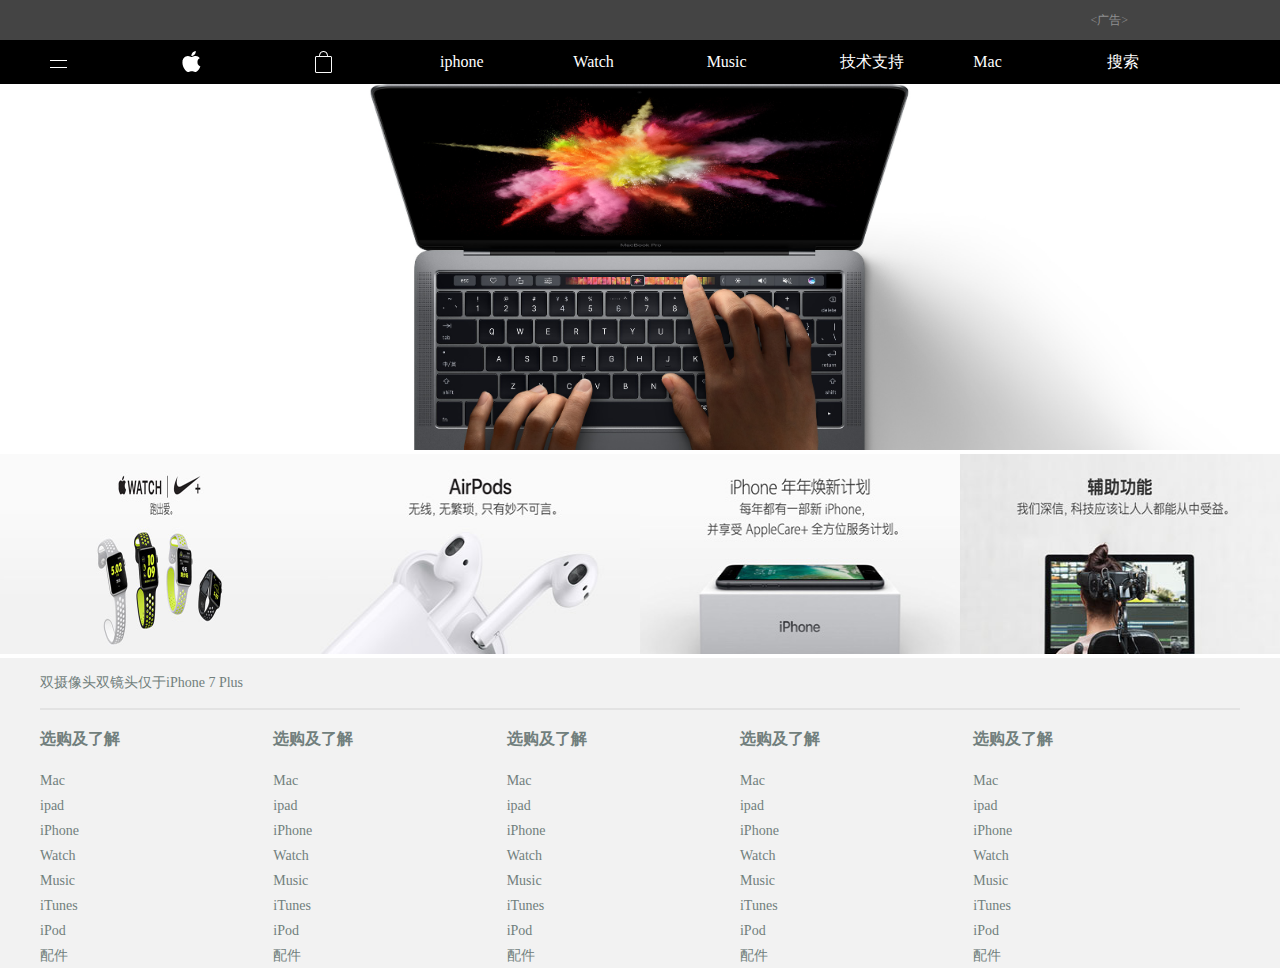
==== index.html @ 0064cc22 "applq" ====
<!doctype html>
<html lang="en">
<head>
    <meta charset="UTF-8">
    <title>Document</title>
    <link rel="stylesheet" href="css/less.css">
    <link rel="stylesheet" href="css/index.css">
</head>
<body>
<div class="header">
   <div class="head_right">
      <span> &lt;广告&gt; </span>
   </div>
</div>
<div class="nan">
    <div class="container nav">
        <div class="row">
            <div class="col-s-12 col-m-4">
                <a href="col-s-hide col-m-4 nav_m"></a>
                <a href="#"class="col-m-hide nav_left"></a>
            </div>
            <div class="col-s-12 col-m-4">
                <!--<a href="" class="col-s-hide col-m-4">Mac</a>-->
                <a href="#"class="col-m-hide nav_con "></a>
            </div>
            <div class="col-s-12 col-m-4">
                <!--<a href="" class="col-s-hide col-m-4">ipad</a>-->
                <a href="#"class="col-m-hide nav_right "></a>
            </div>
            <div class="scol-s-hide col-m-4">
                <a href="" class="col-s-hide col-m-4"> iphone</a>
            </div>
            <div class="col-s-hide col-m-4">
                <a href="" class="col-s-hided col-m-4">Watch</a>
            </div>
            <div class="col-s-hide col-m-4">
                <a href="" class="col-s-hide col-m-4">Music</a>
            </div>
            <div class="col-s-hide col-m-4">
                <a href="" class="col-s-hide col-m-4">技术支持</a>
            </div>
            <div class="col-s-hide col-m-4">
                <a href="" class="col-s-hide col-m-4">Mac</a>
            </div>
            <div class="col-s-hide col-m-4">
                <a href="" class="col-s-hide col-m-4 ">搜索</a>
            </div>
        </div>
    </div>
</div>

<div class="container">
    <div class="row">
        <div class="col-s-36">
            <img src="img/big1.jpg" alt=""style="width: 100%">
        </div>
    </div>
</div>


<div class="container-fluid content">
    <div class="row">
        <div class="col-s-36 col-m-18 col-l-9">
            <img src="img/a1.jpg" alt="" style="height: 200px;width:100%">
        </div>
        <div class="col-s-36 col-m-18 col-l-9">
            <img src="img/a2.jpg" alt=""style="height: 200px;width:100%">
        </div>
        <div class="col-s-36 col-m-18 col-l-9">
            <img src="img/a3.jpg" alt=""style="height: 200px;width:100%">
        </div>
        <div class="col-s-36 col-m-18 col-l-9">
            <img src="img/a4.jpg" alt=""style="height: 200px;width:100%">
        </div>
    </div>
</div>
<div class="foot">
    <div class="foot_head">
        双摄像头双镜头仅于iPhone 7 Plus
    </div>
    <div class="line"></div>
<div class="container">
    <div class="row">
        <div class="col-m-7">
            <ul>
                <li>
                    <h3>选购及了解</h3>
                </li>
                <li>Mac</li>
                <li>ipad</li>
                <li>iPhone</li>
                <li>Watch</li>
                <li>Music</li>
                <li>iTunes</li>
                <li>iPod</li>
                <li>配件</li>
            </ul>
        </div>
        <div class="col-m-7">
            <ul>
                <li>
                    <h3>选购及了解</h3>
                </li>
                <li>Mac</li>
                <li>ipad</li>
                <li>iPhone</li>
                <li>Watch</li>
                <li>Music</li>
                <li>iTunes</li>
                <li>iPod</li>
                <li>配件</li>
            </ul>
        </div>
        <div class="col-m-7">
            <ul>
                <li>
                    <h3>选购及了解</h3>
                </li>
                <li>Mac</li>
                <li>ipad</li>
                <li>iPhone</li>
                <li>Watch</li>
                <li>Music</li>
                <li>iTunes</li>
                <li>iPod</li>
                <li>配件</li>
            </ul>
        </div>
        <div class="col-m-7">
            <ul>
                <li>
                    <h3>选购及了解</h3>
                </li>
                <li>Mac</li>
                <li>ipad</li>
                <li>iPhone</li>
                <li>Watch</li>
                <li>Music</li>
                <li>iTunes</li>
                <li>iPod</li>
                <li>配件</li>
            </ul>
        </div>
        <div class="col-m-7">
            <ul>
                <li>
                    <h3>选购及了解</h3>
                </li>
                <li>Mac</li>
                <li>ipad</li>
                <li>iPhone</li>
                <li>Watch</li>
                <li>Music</li>
                <li>iTunes</li>
                <li>iPod</li>
                <li>配件</li>
            </ul>
        </div>
    </div>
</div>
    <div>
        <!--<p>更多选购方式：请前往 <a href="">Apple Store 零售店</a>致电400-818-3490</p>-->
    </div>
</div>
</body>
</html>
---- css/less.css ----
* {
  box-sizing: border-box;
}
/*小屏的时候*/
.container {
  width: 600px;
  margin: auto;
}
.container > .row {
  width: 100%;
}
.container > .row:before,
.container > .row:after {
  content: "";
  display: block;
}
.container > .row:after {
  clear: both;
}
.container-fluid {
  width: 100%;
  margin: auto;
}
.container-fluid > .row {
  width: 100%;
}
.container-fluid > .row:before,
.container-fluid > .row:after {
  content: "";
  display: block;
}
.container-fluid > .row:after {
  clear: both;
}
/*最小屏*/
.container > .row > .col-s-1 {
  float: left;
  width: 2.77777778%;
}
.container-fluid > .row > .col-s-1 {
  float: left;
  width: 2.77777778%;
}
.container > .row > .col-s-2 {
  float: left;
  width: 5.55555556%;
}
.container-fluid > .row > .col-s-2 {
  float: left;
  width: 5.55555556%;
}
.container > .row > .col-s-3 {
  float: left;
  width: 8.33333333%;
}
.container-fluid > .row > .col-s-3 {
  float: left;
  width: 8.33333333%;
}
.container > .row > .col-s-4 {
  float: left;
  width: 11.11111111%;
}
.container-fluid > .row > .col-s-4 {
  float: left;
  width: 11.11111111%;
}
.container > .row > .col-s-5 {
  float: left;
  width: 13.88888889%;
}
.container-fluid > .row > .col-s-5 {
  float: left;
  width: 13.88888889%;
}
.container > .row > .col-s-6 {
  float: left;
  width: 16.66666667%;
}
.container-fluid > .row > .col-s-6 {
  float: left;
  width: 16.66666667%;
}
.container > .row > .col-s-7 {
  float: left;
  width: 19.44444444%;
}
.container-fluid > .row > .col-s-7 {
  float: left;
  width: 19.44444444%;
}
.container > .row > .col-s-8 {
  float: left;
  width: 22.22222222%;
}
.container-fluid > .row > .col-s-8 {
  float: left;
  width: 22.22222222%;
}
.container > .row > .col-s-9 {
  float: left;
  width: 25%;
}
.container-fluid > .row > .col-s-9 {
  float: left;
  width: 25%;
}
.container > .row > .col-s-10 {
  float: left;
  width: 27.77777778%;
}
.container-fluid > .row > .col-s-10 {
  float: left;
  width: 27.77777778%;
}
.container > .row > .col-s-11 {
  float: left;
  width: 30.55555556%;
}
.container-fluid > .row > .col-s-11 {
  float: left;
  width: 30.55555556%;
}
.container > .row > .col-s-12 {
  float: left;
  width: 33.33333333%;
}
.container-fluid > .row > .col-s-12 {
  float: left;
  width: 33.33333333%;
}
.container > .row > .col-s-13 {
  float: left;
  width: 36.11111111%;
}
.container-fluid > .row > .col-s-13 {
  float: left;
  width: 36.11111111%;
}
.container > .row > .col-s-14 {
  float: left;
  width: 38.88888889%;
}
.container-fluid > .row > .col-s-14 {
  float: left;
  width: 38.88888889%;
}
.container > .row > .col-s-15 {
  float: left;
  width: 41.66666667%;
}
.container-fluid > .row > .col-s-15 {
  float: left;
  width: 41.66666667%;
}
.container > .row > .col-s-16 {
  float: left;
  width: 44.44444444%;
}
.container-fluid > .row > .col-s-16 {
  float: left;
  width: 44.44444444%;
}
.container > .row > .col-s-17 {
  float: left;
  width: 47.22222222%;
}
.container-fluid > .row > .col-s-17 {
  float: left;
  width: 47.22222222%;
}
.container > .row > .col-s-18 {
  float: left;
  width: 50%;
}
.container-fluid > .row > .col-s-18 {
  float: left;
  width: 50%;
}
.container > .row > .col-s-19 {
  float: left;
  width: 52.77777778%;
}
.container-fluid > .row > .col-s-19 {
  float: left;
  width: 52.77777778%;
}
.container > .row > .col-s-20 {
  float: left;
  width: 55.55555556%;
}
.container-fluid > .row > .col-s-20 {
  float: left;
  width: 55.55555556%;
}
.container > .row > .col-s-21 {
  float: left;
  width: 58.33333333%;
}
.container-fluid > .row > .col-s-21 {
  float: left;
  width: 58.33333333%;
}
.container > .row > .col-s-22 {
  float: left;
  width: 61.11111111%;
}
.container-fluid > .row > .col-s-22 {
  float: left;
  width: 61.11111111%;
}
.container > .row > .col-s-23 {
  float: left;
  width: 63.88888889%;
}
.container-fluid > .row > .col-s-23 {
  float: left;
  width: 63.88888889%;
}
.container > .row > .col-s-24 {
  float: left;
  width: 66.66666667%;
}
.container-fluid > .row > .col-s-24 {
  float: left;
  width: 66.66666667%;
}
.container > .row > .col-s-25 {
  float: left;
  width: 69.44444444%;
}
.container-fluid > .row > .col-s-25 {
  float: left;
  width: 69.44444444%;
}
.container > .row > .col-s-26 {
  float: left;
  width: 72.22222222%;
}
.container-fluid > .row > .col-s-26 {
  float: left;
  width: 72.22222222%;
}
.container > .row > .col-s-27 {
  float: left;
  width: 75%;
}
.container-fluid > .row > .col-s-27 {
  float: left;
  width: 75%;
}
.container > .row > .col-s-28 {
  float: left;
  width: 77.77777778%;
}
.container-fluid > .row > .col-s-28 {
  float: left;
  width: 77.77777778%;
}
.container > .row > .col-s-29 {
  float: left;
  width: 80.55555556%;
}
.container-fluid > .row > .col-s-29 {
  float: left;
  width: 80.55555556%;
}
.container > .row > .col-s-30 {
  float: left;
  width: 83.33333333%;
}
.container-fluid > .row > .col-s-30 {
  float: left;
  width: 83.33333333%;
}
.container > .row > .col-s-31 {
  float: left;
  width: 86.11111111%;
}
.container-fluid > .row > .col-s-31 {
  float: left;
  width: 86.11111111%;
}
.container > .row > .col-s-32 {
  float: left;
  width: 88.88888889%;
}
.container-fluid > .row > .col-s-32 {
  float: left;
  width: 88.88888889%;
}
.container > .row > .col-s-33 {
  float: left;
  width: 91.66666667%;
}
.container-fluid > .row > .col-s-33 {
  float: left;
  width: 91.66666667%;
}
.container > .row > .col-s-34 {
  float: left;
  width: 94.44444444%;
}
.container-fluid > .row > .col-s-34 {
  float: left;
  width: 94.44444444%;
}
.container > .row > .col-s-35 {
  float: left;
  width: 97.22222222%;
}
.container-fluid > .row > .col-s-35 {
  float: left;
  width: 97.22222222%;
}
.container > .row > .col-s-36 {
  float: left;
  width: 100%;
}
.container-fluid > .row > .col-s-36 {
  float: left;
  width: 100%;
}
.col-s-hide {
  display: none;
}
/*中屏*/
@media screen and (min-width: 800px) {
  .container {
    width: 800px;
    margin: auto;
  }
  .container > .row > .col-m-1 {
    float: left;
    width: 2.77777778%;
  }
  .container-fluid > .row > .col-m-1 {
    float: left;
    width: 2.77777778%;
  }
  .container > .row > .col-m-2 {
    float: left;
    width: 5.55555556%;
  }
  .container-fluid > .row > .col-m-2 {
    float: left;
    width: 5.55555556%;
  }
  .container > .row > .col-m-3 {
    float: left;
    width: 8.33333333%;
  }
  .container-fluid > .row > .col-m-3 {
    float: left;
    width: 8.33333333%;
  }
  .container > .row > .col-m-4 {
    float: left;
    width: 11.11111111%;
  }
  .container-fluid > .row > .col-m-4 {
    float: left;
    width: 11.11111111%;
  }
  .container > .row > .col-m-5 {
    float: left;
    width: 13.88888889%;
  }
  .container-fluid > .row > .col-m-5 {
    float: left;
    width: 13.88888889%;
  }
  .container > .row > .col-m-6 {
    float: left;
    width: 16.66666667%;
  }
  .container-fluid > .row > .col-m-6 {
    float: left;
    width: 16.66666667%;
  }
  .container > .row > .col-m-7 {
    float: left;
    width: 19.44444444%;
  }
  .container-fluid > .row > .col-m-7 {
    float: left;
    width: 19.44444444%;
  }
  .container > .row > .col-m-8 {
    float: left;
    width: 22.22222222%;
  }
  .container-fluid > .row > .col-m-8 {
    float: left;
    width: 22.22222222%;
  }
  .container > .row > .col-m-9 {
    float: left;
    width: 25%;
  }
  .container-fluid > .row > .col-m-9 {
    float: left;
    width: 25%;
  }
  .container > .row > .col-m-10 {
    float: left;
    width: 27.77777778%;
  }
  .container-fluid > .row > .col-m-10 {
    float: left;
    width: 27.77777778%;
  }
  .container > .row > .col-m-11 {
    float: left;
    width: 30.55555556%;
  }
  .container-fluid > .row > .col-m-11 {
    float: left;
    width: 30.55555556%;
  }
  .container > .row > .col-m-12 {
    float: left;
    width: 33.33333333%;
  }
  .container-fluid > .row > .col-m-12 {
    float: left;
    width: 33.33333333%;
  }
  .container > .row > .col-m-13 {
    float: left;
    width: 36.11111111%;
  }
  .container-fluid > .row > .col-m-13 {
    float: left;
    width: 36.11111111%;
  }
  .container > .row > .col-m-14 {
    float: left;
    width: 38.88888889%;
  }
  .container-fluid > .row > .col-m-14 {
    float: left;
    width: 38.88888889%;
  }
  .container > .row > .col-m-15 {
    float: left;
    width: 41.66666667%;
  }
  .container-fluid > .row > .col-m-15 {
    float: left;
    width: 41.66666667%;
  }
  .container > .row > .col-m-16 {
    float: left;
    width: 44.44444444%;
  }
  .container-fluid > .row > .col-m-16 {
    float: left;
    width: 44.44444444%;
  }
  .container > .row > .col-m-17 {
    float: left;
    width: 47.22222222%;
  }
  .container-fluid > .row > .col-m-17 {
    float: left;
    width: 47.22222222%;
  }
  .container > .row > .col-m-18 {
    float: left;
    width: 50%;
  }
  .container-fluid > .row > .col-m-18 {
    float: left;
    width: 50%;
  }
  .container > .row > .col-m-19 {
    float: left;
    width: 52.77777778%;
  }
  .container-fluid > .row > .col-m-19 {
    float: left;
    width: 52.77777778%;
  }
  .container > .row > .col-m-20 {
    float: left;
    width: 55.55555556%;
  }
  .container-fluid > .row > .col-m-20 {
    float: left;
    width: 55.55555556%;
  }
  .container > .row > .col-m-21 {
    float: left;
    width: 58.33333333%;
  }
  .container-fluid > .row > .col-m-21 {
    float: left;
    width: 58.33333333%;
  }
  .container > .row > .col-m-22 {
    float: left;
    width: 61.11111111%;
  }
  .container-fluid > .row > .col-m-22 {
    float: left;
    width: 61.11111111%;
  }
  .container > .row > .col-m-23 {
    float: left;
    width: 63.88888889%;
  }
  .container-fluid > .row > .col-m-23 {
    float: left;
    width: 63.88888889%;
  }
  .container > .row > .col-m-24 {
    float: left;
    width: 66.66666667%;
  }
  .container-fluid > .row > .col-m-24 {
    float: left;
    width: 66.66666667%;
  }
  .container > .row > .col-m-25 {
    float: left;
    width: 69.44444444%;
  }
  .container-fluid > .row > .col-m-25 {
    float: left;
    width: 69.44444444%;
  }
  .container > .row > .col-m-26 {
    float: left;
    width: 72.22222222%;
  }
  .container-fluid > .row > .col-m-26 {
    float: left;
    width: 72.22222222%;
  }
  .container > .row > .col-m-27 {
    float: left;
    width: 75%;
  }
  .container-fluid > .row > .col-m-27 {
    float: left;
    width: 75%;
  }
  .container > .row > .col-m-28 {
    float: left;
    width: 77.77777778%;
  }
  .container-fluid > .row > .col-m-28 {
    float: left;
    width: 77.77777778%;
  }
  .container > .row > .col-m-29 {
    float: left;
    width: 80.55555556%;
  }
  .container-fluid > .row > .col-m-29 {
    float: left;
    width: 80.55555556%;
  }
  .container > .row > .col-m-30 {
    float: left;
    width: 83.33333333%;
  }
  .container-fluid > .row > .col-m-30 {
    float: left;
    width: 83.33333333%;
  }
  .container > .row > .col-m-31 {
    float: left;
    width: 86.11111111%;
  }
  .container-fluid > .row > .col-m-31 {
    float: left;
    width: 86.11111111%;
  }
  .container > .row > .col-m-32 {
    float: left;
    width: 88.88888889%;
  }
  .container-fluid > .row > .col-m-32 {
    float: left;
    width: 88.88888889%;
  }
  .container > .row > .col-m-33 {
    float: left;
    width: 91.66666667%;
  }
  .container-fluid > .row > .col-m-33 {
    float: left;
    width: 91.66666667%;
  }
  .container > .row > .col-m-34 {
    float: left;
    width: 94.44444444%;
  }
  .container-fluid > .row > .col-m-34 {
    float: left;
    width: 94.44444444%;
  }
  .container > .row > .col-m-35 {
    float: left;
    width: 97.22222222%;
  }
  .container-fluid > .row > .col-m-35 {
    float: left;
    width: 97.22222222%;
  }
  .container > .row > .col-m-36 {
    float: left;
    width: 100%;
  }
  .container-fluid > .row > .col-m-36 {
    float: left;
    width: 100%;
  }
  .col-s-hide {
    display: block;
  }
  .col-l-hide {
    display: block;
  }
  .col-m-hide {
    display: none;
  }
}
/*大屏*/
@media screen and (min-width: 1200px) {
  .container {
    width: 1200px;
    margin: auto;
  }
  .container > .row > .col-l-1 {
    float: left;
    width: 2.77777778%;
  }
  .container-fluid > .row > .col-l-1 {
    float: left;
    width: 2.77777778%;
  }
  .container > .row > .col-l-2 {
    float: left;
    width: 5.55555556%;
  }
  .container-fluid > .row > .col-l-2 {
    float: left;
    width: 5.55555556%;
  }
  .container > .row > .col-l-3 {
    float: left;
    width: 8.33333333%;
  }
  .container-fluid > .row > .col-l-3 {
    float: left;
    width: 8.33333333%;
  }
  .container > .row > .col-l-4 {
    float: left;
    width: 11.11111111%;
  }
  .container-fluid > .row > .col-l-4 {
    float: left;
    width: 11.11111111%;
  }
  .container > .row > .col-l-5 {
    float: left;
    width: 13.88888889%;
  }
  .container-fluid > .row > .col-l-5 {
    float: left;
    width: 13.88888889%;
  }
  .container > .row > .col-l-6 {
    float: left;
    width: 16.66666667%;
  }
  .container-fluid > .row > .col-l-6 {
    float: left;
    width: 16.66666667%;
  }
  .container > .row > .col-l-7 {
    float: left;
    width: 19.44444444%;
  }
  .container-fluid > .row > .col-l-7 {
    float: left;
    width: 19.44444444%;
  }
  .container > .row > .col-l-8 {
    float: left;
    width: 22.22222222%;
  }
  .container-fluid > .row > .col-l-8 {
    float: left;
    width: 22.22222222%;
  }
  .container > .row > .col-l-9 {
    float: left;
    width: 25%;
  }
  .container-fluid > .row > .col-l-9 {
    float: left;
    width: 25%;
  }
  .container > .row > .col-l-10 {
    float: left;
    width: 27.77777778%;
  }
  .container-fluid > .row > .col-l-10 {
    float: left;
    width: 27.77777778%;
  }
  .container > .row > .col-l-11 {
    float: left;
    width: 30.55555556%;
  }
  .container-fluid > .row > .col-l-11 {
    float: left;
    width: 30.55555556%;
  }
  .container > .row > .col-l-12 {
    float: left;
    width: 33.33333333%;
  }
  .container-fluid > .row > .col-l-12 {
    float: left;
    width: 33.33333333%;
  }
  .container > .row > .col-l-13 {
    float: left;
    width: 36.11111111%;
  }
  .container-fluid > .row > .col-l-13 {
    float: left;
    width: 36.11111111%;
  }
  .container > .row > .col-l-14 {
    float: left;
    width: 38.88888889%;
  }
  .container-fluid > .row > .col-l-14 {
    float: left;
    width: 38.88888889%;
  }
  .container > .row > .col-l-15 {
    float: left;
    width: 41.66666667%;
  }
  .container-fluid > .row > .col-l-15 {
    float: left;
    width: 41.66666667%;
  }
  .container > .row > .col-l-16 {
    float: left;
    width: 44.44444444%;
  }
  .container-fluid > .row > .col-l-16 {
    float: left;
    width: 44.44444444%;
  }
  .container > .row > .col-l-17 {
    float: left;
    width: 47.22222222%;
  }
  .container-fluid > .row > .col-l-17 {
    float: left;
    width: 47.22222222%;
  }
  .container > .row > .col-l-18 {
    float: left;
    width: 50%;
  }
  .container-fluid > .row > .col-l-18 {
    float: left;
    width: 50%;
  }
  .container > .row > .col-l-19 {
    float: left;
    width: 52.77777778%;
  }
  .container-fluid > .row > .col-l-19 {
    float: left;
    width: 52.77777778%;
  }
  .container > .row > .col-l-20 {
    float: left;
    width: 55.55555556%;
  }
  .container-fluid > .row > .col-l-20 {
    float: left;
    width: 55.55555556%;
  }
  .container > .row > .col-l-21 {
    float: left;
    width: 58.33333333%;
  }
  .container-fluid > .row > .col-l-21 {
    float: left;
    width: 58.33333333%;
  }
  .container > .row > .col-l-22 {
    float: left;
    width: 61.11111111%;
  }
  .container-fluid > .row > .col-l-22 {
    float: left;
    width: 61.11111111%;
  }
  .container > .row > .col-l-23 {
    float: left;
    width: 63.88888889%;
  }
  .container-fluid > .row > .col-l-23 {
    float: left;
    width: 63.88888889%;
  }
  .container > .row > .col-l-24 {
    float: left;
    width: 66.66666667%;
  }
  .container-fluid > .row > .col-l-24 {
    float: left;
    width: 66.66666667%;
  }
  .container > .row > .col-l-25 {
    float: left;
    width: 69.44444444%;
  }
  .container-fluid > .row > .col-l-25 {
    float: left;
    width: 69.44444444%;
  }
  .container > .row > .col-l-26 {
    float: left;
    width: 72.22222222%;
  }
  .container-fluid > .row > .col-l-26 {
    float: left;
    width: 72.22222222%;
  }
  .container > .row > .col-l-27 {
    float: left;
    width: 75%;
  }
  .container-fluid > .row > .col-l-27 {
    float: left;
    width: 75%;
  }
  .container > .row > .col-l-28 {
    float: left;
    width: 77.77777778%;
  }
  .container-fluid > .row > .col-l-28 {
    float: left;
    width: 77.77777778%;
  }
  .container > .row > .col-l-29 {
    float: left;
    width: 80.55555556%;
  }
  .container-fluid > .row > .col-l-29 {
    float: left;
    width: 80.55555556%;
  }
  .container > .row > .col-l-30 {
    float: left;
    width: 83.33333333%;
  }
  .container-fluid > .row > .col-l-30 {
    float: left;
    width: 83.33333333%;
  }
  .container > .row > .col-l-31 {
    float: left;
    width: 86.11111111%;
  }
  .container-fluid > .row > .col-l-31 {
    float: left;
    width: 86.11111111%;
  }
  .container > .row > .col-l-32 {
    float: left;
    width: 88.88888889%;
  }
  .container-fluid > .row > .col-l-32 {
    float: left;
    width: 88.88888889%;
  }
  .container > .row > .col-l-33 {
    float: left;
    width: 91.66666667%;
  }
  .container-fluid > .row > .col-l-33 {
    float: left;
    width: 91.66666667%;
  }
  .container > .row > .col-l-34 {
    float: left;
    width: 94.44444444%;
  }
  .container-fluid > .row > .col-l-34 {
    float: left;
    width: 94.44444444%;
  }
  .container > .row > .col-l-35 {
    float: left;
    width: 97.22222222%;
  }
  .container-fluid > .row > .col-l-35 {
    float: left;
    width: 97.22222222%;
  }
  .container > .row > .col-l-36 {
    float: left;
    width: 100%;
  }
  .container-fluid > .row > .col-l-36 {
    float: left;
    width: 100%;
  }
  .col-s-hide {
    display: block;
  }
  .col-m-hide {
    display: block;
  }
  .col-l-hide {
    display: none;
  }
}
/*清除浮动*/
---- css/index.css ----
body,ul,li{
    padding:0;
    margin: 0;
    list-style: none;
}
a{
    list-style: none;
    text-decoration: none;
    color: #fff;
}


.header{
    width: 100%;
    height: 40px;
    background: #444;
}
.head_right{
    width: 976px;
    margin: auto;
    line-height: 40px;
}
.head_right span{
    display: block;
    float: right;
    color:#8F8F90;
    font-size: 12px;
}
.nan{
    background: #000;
    width: 100%;
    height: 44px;
}
.nav{
    background: #000000;
    height: 44px;
}
.nav .nav_left{
    width: 50px;
    height: 40px;
    display: block;
     background:url(../img/nav.png) no-repeat;
 }
.nav_left:hover{
    background:url(../img/nav3.png) no-repeat;
}
.nav_con{
    width: 50px;
    height: 40px;
    display: block;
    background:url(../img/nav1.png) no-repeat;
}
.nav_con:hover{

    background:url(../img/nav4.png) no-repeat;
}
.nav_right{
    width: 50px;
    height: 40px;
    display: block;
    background:url(../img/nav2.png) no-repeat;
}
.nav_right:hover{
    background:url(../img/nav5.png) no-repeat;
}
.col-m-4 .nav-m{
    width: 50px;
    height: 40px;
    display: block;
    background:url(../img/nav1.png) no-repeat;
}
.col-m-4 .nav-m:hover{
    background:url(../img/nav4.png) no-repeat;
}
.col-m-4 .nav-l{
    width: 50px;
    height: 40px;
    display: block;
    background:url(../img/nav2.png) no-repeat;
}
.col-m-4 .nav-l{
    background:url(../img/nav5.png) no-repeat;
}
a[class*=col-s-hide]{
    height: 44px;
    line-height: 44px;
}
a[class*=col-s-hide]:hover{
    color:#666;
}






.content{
    margin: auto;
    text-align: center;
}






.foot{
    width: 100%;
    background: #F2F2F2;
}
.foot_head{
    width: 1200px;
    margin: auto;
    color:#717F7D;
    font-size: 14px;
    line-height: 50px;
    border-bottom: 2px solid #E3E3E3;
}

.foot li{
    color:#717F7D;
    font-size: 14px;
    line-height: 25px;
}
.foot li:hover{
    color:#333;
    text-decoration: underline;
}
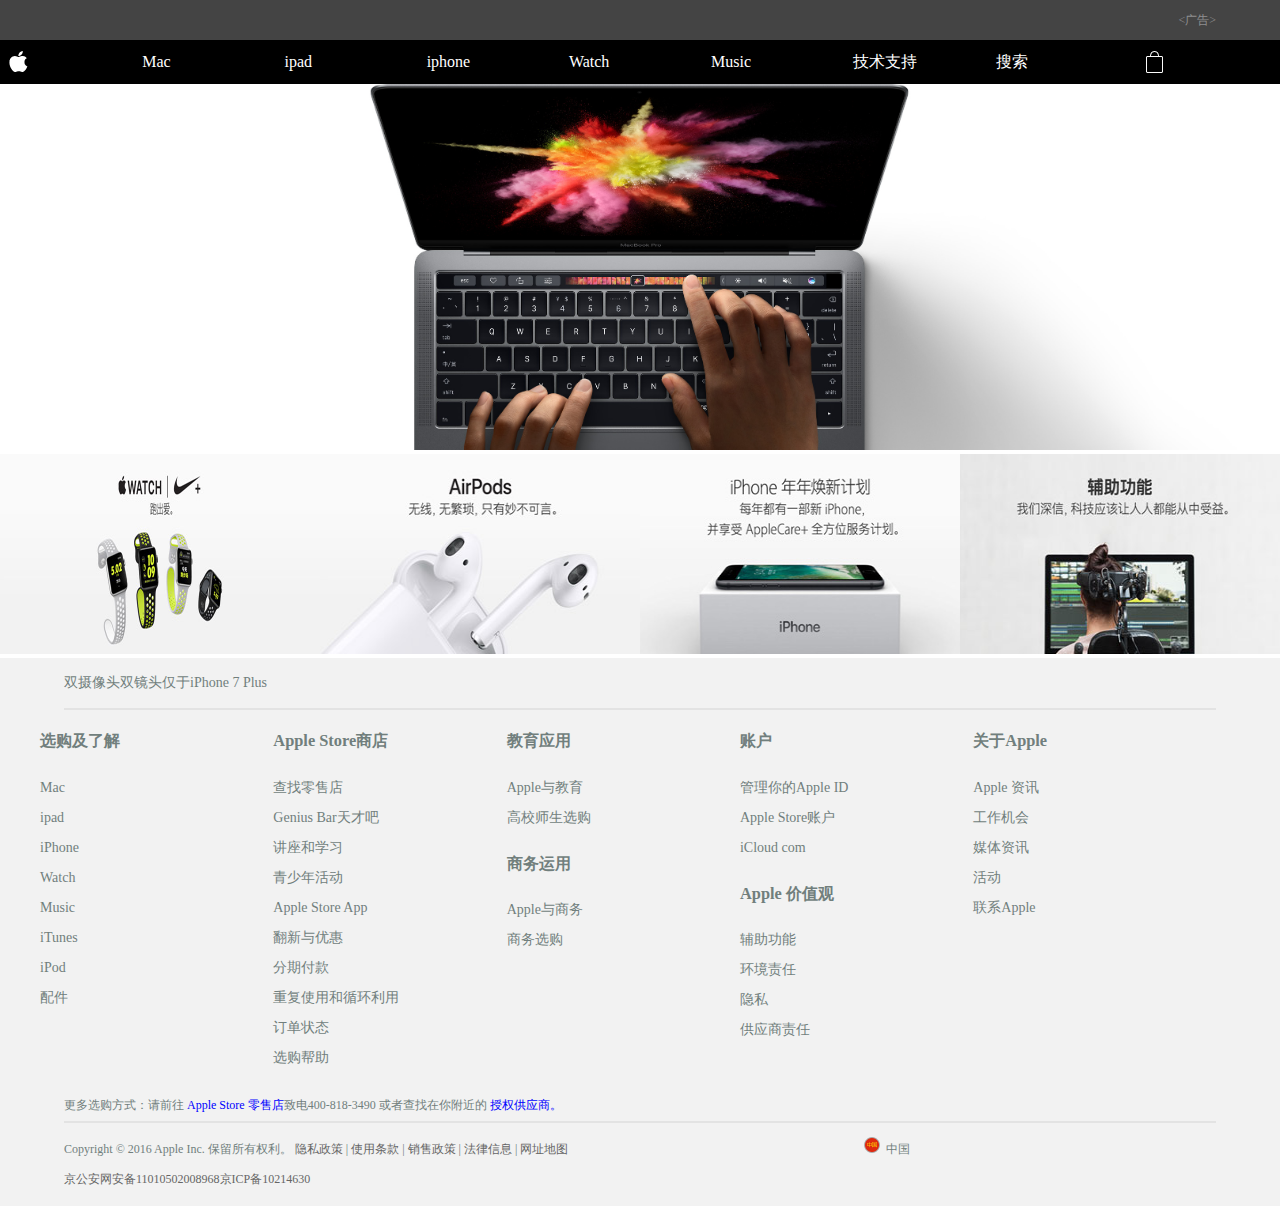
==== commit 28ecf39d: "apple index.html" ====
--- a/index.html
+++ b/index.html
@@ -5,6 +5,7 @@
     <title>Document</title>
     <link rel="stylesheet" href="css/less.css">
     <link rel="stylesheet" href="css/index.css">
+    <script src="jquery.js"></script>
 </head>
 <body>
 <div class="header">
@@ -13,37 +14,48 @@
    </div>
 </div>
 <div class="nan">
-    <div class="container nav">
-        <div class="row">
-            <div class="col-s-12 col-m-4">
-                <a href="col-s-hide col-m-4 nav_m"></a>
-                <a href="#"class="col-m-hide nav_left"></a>
-            </div>
-            <div class="col-s-12 col-m-4">
-                <!--<a href="" class="col-s-hide col-m-4">Mac</a>-->
-                <a href="#"class="col-m-hide nav_con "></a>
-            </div>
-            <div class="col-s-12 col-m-4">
-                <!--<a href="" class="col-s-hide col-m-4">ipad</a>-->
-                <a href="#"class="col-m-hide nav_right "></a>
-            </div>
-            <div class="scol-s-hide col-m-4">
+
+        <div class="container-fluid navv col-m-hide col-l-hide">
+            <div class="row">
+                <div class="col-s-12">
+                    <a href="#"class="col-m-hide nav_left"></a>
+                </div>
+                <div class="col-s-12">
+                     <a href="#"class="col-m-hide nav_con "></a>
+                </div>
+                <div class="col-s-12">
+                    <a href="#"class="col-m-hide nav_right"></a>
+                </div>
+            </div>
+        </div>
+    <div class="container-fluid nav col-s-hide">
+        <div class="row">
+            <div class="col-s-hide col-m-4 col-l-4">
+                <a href=""class="col-m-4  col-s-hide nav_m"></a>
+            </div>
+            <div class="col-m-4 col-l-4">
+                <a href="" class="col-s-hide col-m-4">Mac</a>
+            </div>
+            <div class="col-m-4 col-l-4">
+                <a href="" class="col-s-hide col-m-4">ipad</a>
+            </div>
+            <div class="col-s-hide col-m-4 col-l-4">
                 <a href="" class="col-s-hide col-m-4"> iphone</a>
             </div>
-            <div class="col-s-hide col-m-4">
+            <div class="col-s-hide col-m-4 col-l-4">
                 <a href="" class="col-s-hided col-m-4">Watch</a>
             </div>
-            <div class="col-s-hide col-m-4">
+            <div class="col-s-hide col-m-4 col-l-4">
                 <a href="" class="col-s-hide col-m-4">Music</a>
             </div>
-            <div class="col-s-hide col-m-4">
+            <div class="col-s-hide col-m-4 col-l-4">
                 <a href="" class="col-s-hide col-m-4">技术支持</a>
             </div>
-            <div class="col-s-hide col-m-4">
-                <a href="" class="col-s-hide col-m-4">Mac</a>
-            </div>
-            <div class="col-s-hide col-m-4">
-                <a href="" class="col-s-hide col-m-4 ">搜索</a>
+            <div class="col-s-hide col-m-4 col-l-4">
+                <a href="" class="col-s-hide col-m-4">搜索</a>
+            </div>
+            <div class="col-s-hide col-m-4 col-l-4">
+                <a href="" class="col-s-hide col-m-4 nav-l"></a>
             </div>
         </div>
     </div>
@@ -79,7 +91,7 @@
         双摄像头双镜头仅于iPhone 7 Plus
     </div>
     <div class="line"></div>
-<div class="container">
+<div class="container col-s-hide">
     <div class="row">
         <div class="col-m-7">
             <ul>
@@ -96,71 +108,191 @@
                 <li>配件</li>
             </ul>
         </div>
-        <div class="col-m-7">
-            <ul>
-                <li>
-                    <h3>选购及了解</h3>
-                </li>
-                <li>Mac</li>
-                <li>ipad</li>
-                <li>iPhone</li>
-                <li>Watch</li>
-                <li>Music</li>
-                <li>iTunes</li>
-                <li>iPod</li>
-                <li>配件</li>
-            </ul>
-        </div>
-        <div class="col-m-7">
-            <ul>
-                <li>
-                    <h3>选购及了解</h3>
-                </li>
-                <li>Mac</li>
-                <li>ipad</li>
-                <li>iPhone</li>
-                <li>Watch</li>
-                <li>Music</li>
-                <li>iTunes</li>
-                <li>iPod</li>
-                <li>配件</li>
-            </ul>
-        </div>
-        <div class="col-m-7">
-            <ul>
-                <li>
-                    <h3>选购及了解</h3>
-                </li>
-                <li>Mac</li>
-                <li>ipad</li>
-                <li>iPhone</li>
-                <li>Watch</li>
-                <li>Music</li>
-                <li>iTunes</li>
-                <li>iPod</li>
-                <li>配件</li>
-            </ul>
-        </div>
-        <div class="col-m-7">
-            <ul>
-                <li>
-                    <h3>选购及了解</h3>
-                </li>
-                <li>Mac</li>
-                <li>ipad</li>
-                <li>iPhone</li>
-                <li>Watch</li>
-                <li>Music</li>
-                <li>iTunes</li>
-                <li>iPod</li>
-                <li>配件</li>
-            </ul>
-        </div>
-    </div>
-</div>
-    <div>
-        <!--<p>更多选购方式：请前往 <a href="">Apple Store 零售店</a>致电400-818-3490</p>-->
-    </div>
+        <div class=" col-m-7">
+            <ul>
+                <li>
+                    <h3>Apple Store商店</h3>
+                </li>
+                <li>查找零售店</li>
+                <li>Genius Bar天才吧</li>
+                <li>讲座和学习</li>
+                <li>青少年活动</li>
+                <li>Apple Store App</li>
+                <li>翻新与优惠</li>
+                <li>分期付款</li>
+                <li>重复使用和循环利用</li>
+                <li>订单状态</li>
+                <li>选购帮助</li>
+            </ul>
+        </div>
+        <div class=" col-m-7">
+            <ul>
+                <li>
+                    <h3>教育应用</h3>
+                </li>
+                <li>Apple与教育</li>
+                <li>高校师生选购</li>
+                <li></li>
+                <li>
+                    <h3>
+                        商务运用
+                    </h3>
+                </li>
+                <li>Apple与商务</li>
+                <li>商务选购</li>
+            </ul>
+        </div>
+        <div class=" col-m-7">
+            <ul>
+                <li>
+                    <h3>账户</h3>
+                </li>
+                <li>管理你的Apple ID</li>
+                <li>Apple Store账户</li>
+                <li>iCloud com</li>
+                <li></li>
+                <li>
+                    <h3>Apple 价值观</h3>
+                </li>
+                <li>辅助功能</li>
+                <li>环境责任</li>
+                <li>隐私</li>
+                <li>供应商责任</li>
+            </ul>
+        </div>
+        <div class=" col-m-7">
+            <ul>
+                <li>
+                    <h3>关于Apple</h3>
+                </li>
+                <li>Apple 资讯</li>
+                <li>工作机会</li>
+                <li>媒体资讯</li>
+                <li>活动</li>
+                <li>联系Apple</li>
+
+            </ul>
+        </div>
+    </div>
+</div>
+    <div class="container col-m-hide col-l-hide foot_letter">
+        <div class="row">
+            <div class=" col-s-36">
+                <ul>
+                    <li class="fl">
+                        <h3>选购及了解</h3>
+                    </li>
+                    <li>Mac</li>
+                    <li>ipad</li>
+                    <li>iPhone</li>
+                    <li>Watch</li>
+                    <li>Music</li>
+                    <li>iTunes</li>
+                    <li>iPod</li>
+                    <li>配件</li>
+                </ul>
+            </div>
+            <div class=" col-s-36">
+                <ul>
+                    <li  class="fl">
+                        <h3>Apple Store商店</h3>
+                    </li>
+                    <li>查找零售店</li>
+                    <li>Genius Bar天才吧</li>
+                    <li>讲座和学习</li>
+                    <li>青少年活动</li>
+                    <li>Apple Store App</li>
+                    <li>翻新与优惠</li>
+                    <li>分期付款</li>
+                    <li>重复使用和循环利用</li>
+                    <li>订单状态</li>
+                    <li>选购帮助</li>
+                </ul>
+            </div>
+            <div class=" col-s-36">
+                <ul>
+                    <li  class="fl">
+                        <h3>教育应用</h3>
+                    </li>
+                    <li>Apple与教育</li>
+                    <li>高校师生选购</li>
+                    <li></li>
+                    <li class="fl">
+                        <h3>
+                            商务运用
+                        </h3>
+                    </li>
+                    <li>Apple与商务</li>
+                    <li>商务选购</li>
+                </ul>
+            </div>
+            <div class=" col-s-36">
+                <ul>
+                    <li  class="fl">
+                        <h3>账户</h3>
+                    </li>
+                    <li>管理你的Apple ID</li>
+                    <li>Apple Store账户</li>
+                    <li>iCloud com</li>
+                    <li></li>
+                    <li class="fl">
+                        <h3>Apple 价值观</h3>
+                    </li>
+                    <li>辅助功能</li>
+                    <li>环境责任</li>
+                    <li>隐私</li>
+                    <li>供应商责任</li>
+                </ul>
+            </div>
+            <div class=" col-s-36">
+                <ul>
+                    <li  class="fl">
+                        <h3>关于Apple</h3>
+                    </li>
+                    <li>Apple 资讯</li>
+                    <li>工作机会</li>
+                    <li>媒体资讯</li>
+                    <li>活动</li>
+                    <li>联系Apple</li>
+
+                </ul>
+            </div>
+        </div>
+    </div>
+    <div class="container footer">
+        <div class="row">
+        <p class="col-s-36 col-m-36 col-l-25">更多选购方式：请前往 <a href="">Apple Store 零售店</a>致电400-818-3490 或者查找在你附近的 <a href="">授权供应商。</a></p>
+    </div>
+    </div>
+    <div class="container foo">
+        <div class="row">
+            <p class="col-s-36 col-m-30 col-l-25">Copyright © 2016 Apple Inc. 保留所有权利。&nbsp<a href="">隐私政策</a> |
+                <a href="">使用条款</a> |
+                <a href="">销售政策</a> |
+                <a href="">法律信息</a> |
+                <a href="">网址地图</a></p>
+            <div class="col-s-36 col-m-6 col-l-9">
+         <span>
+             <img src="img/16.png" alt="">&nbsp;&nbsp中国
+         </span>
+            </div>
+
+        </div>
+    </div>
+    <br>
+    <div class="last">
+          京公安网安备11010502008968京ICP备10214630
+    </div>
+    <br>
 </div>
 </body>
+<script>
+    $(function () {
+        $(".fl>h3").eq(0).click(function () {
+//            $(".fl").next("li").finish();
+            $(".fl").next("li").show(100);
+            $(".fl").next("li").hide(100);
+        })
+    })
+</script>
 </html>--- a/css/index.css
+++ b/css/index.css
@@ -16,7 +16,7 @@
     background: #444;
 }
 .head_right{
-    width: 976px;
+    width: 90%;
     margin: auto;
     line-height: 40px;
 }
@@ -31,11 +31,12 @@
     width: 100%;
     height: 44px;
 }
-.nav{
+
+.nav,.navv{
     background: #000000;
     height: 44px;
 }
-.nav .nav_left{
+.navv .nav_left{
     width: 50px;
     height: 40px;
     display: block;
@@ -63,22 +64,22 @@
 .nav_right:hover{
     background:url(../img/nav5.png) no-repeat;
 }
-.col-m-4 .nav-m{
+.nav .nav_m{
     width: 50px;
     height: 40px;
     display: block;
     background:url(../img/nav1.png) no-repeat;
 }
-.col-m-4 .nav-m:hover{
+.col-m-4 .nav_m:hover{
     background:url(../img/nav4.png) no-repeat;
 }
-.col-m-4 .nav-l{
+.nav .nav-l{
     width: 50px;
     height: 40px;
     display: block;
     background:url(../img/nav2.png) no-repeat;
 }
-.col-m-4 .nav-l{
+.nav .nav-l:hover{
     background:url(../img/nav5.png) no-repeat;
 }
 a[class*=col-s-hide]{
@@ -109,7 +110,7 @@
     background: #F2F2F2;
 }
 .foot_head{
-    width: 1200px;
+    width: 90%;
     margin: auto;
     color:#717F7D;
     font-size: 14px;
@@ -120,9 +121,46 @@
 .foot li{
     color:#717F7D;
     font-size: 14px;
-    line-height: 25px;
+    line-height: 30px;
 }
 .foot li:hover{
     color:#333;
     text-decoration: underline;
+}
+.fl~li{
+    display: none;
+}
+.footer{
+    width: 90%;
+    height:50px;
+    margin:auto;
+    color:#717F7D ;
+    border-bottom: 2px solid #E3E3E3;
+    font-size: 12px;
+}
+.footer p{
+    line-height:40px;
+}
+.foo{
+    width: 90%;
+    height:30px;
+    margin:auto;
+    color:#717F7D ;
+    font-size: 12px;
+}
+.foo p{
+    line-height: 1px;
+}
+.foo a{
+    color:#666;
+}
+.footer a{
+    color:blue;
+}
+.last{
+    display: block;
+    width: 90%;
+    margin: auto;
+    color:#666;
+    font-size: 12px;
 }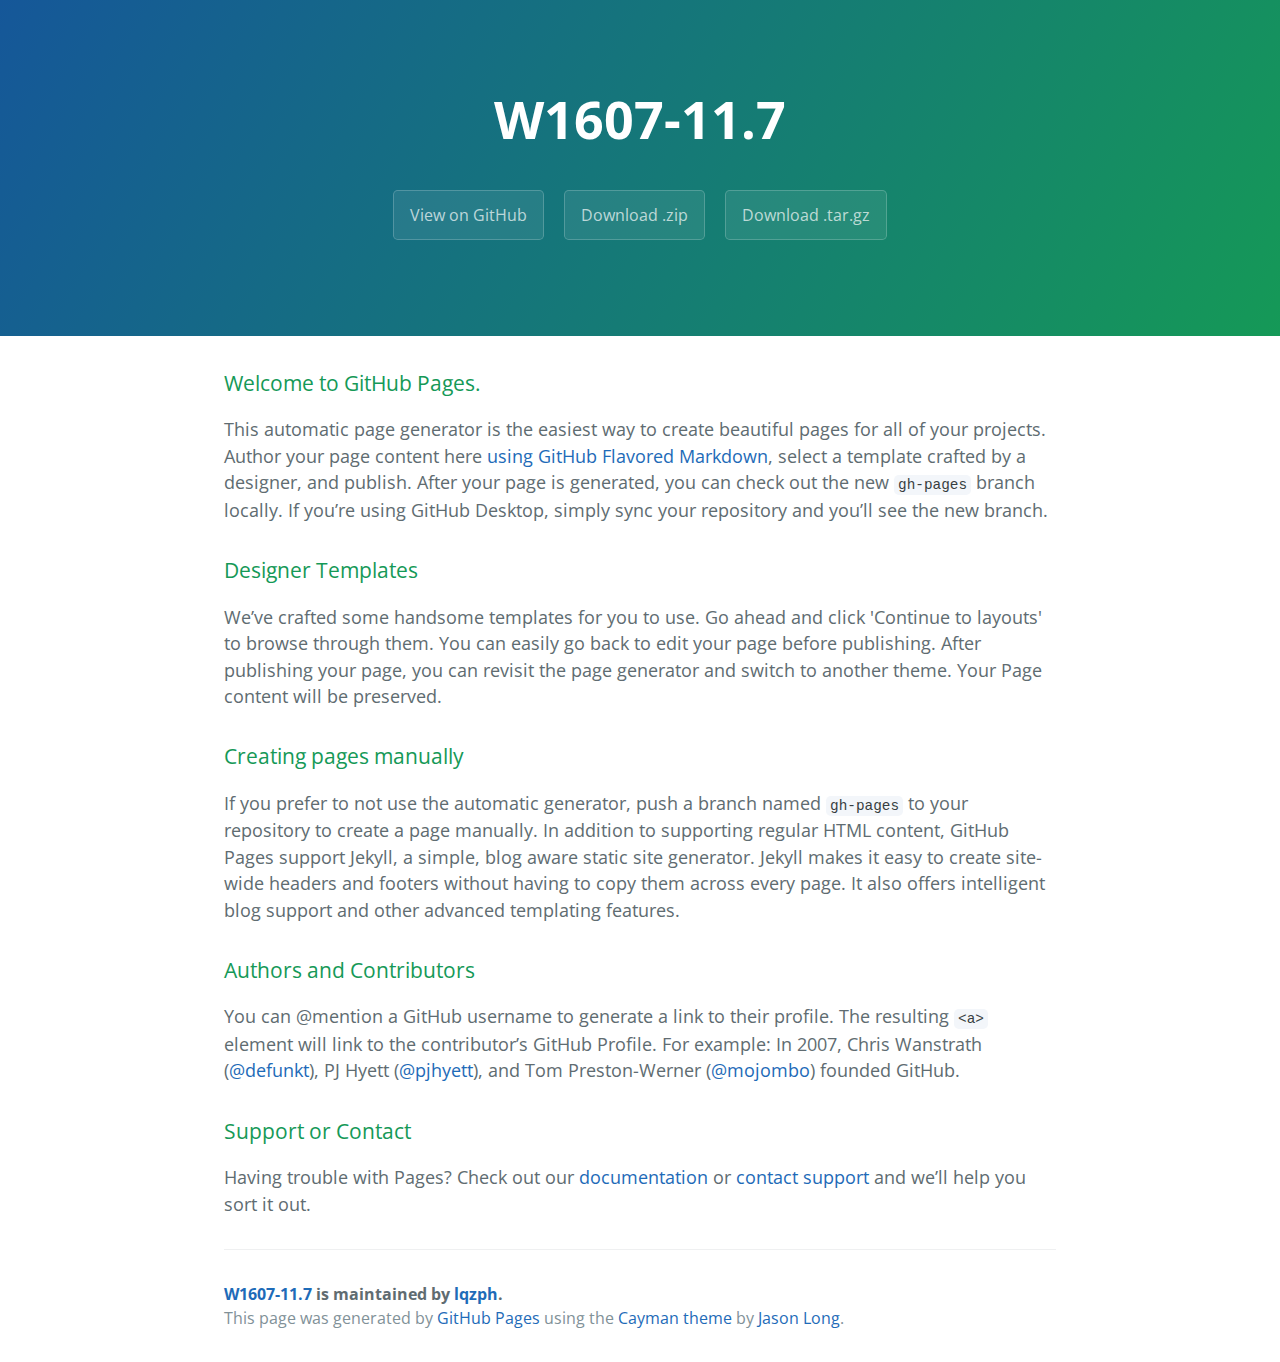
==== commit 274da495: "Create gh-pages branch via GitHub" ====
--- a/index.html
+++ b/index.html
@@ -1,298 +1,57 @@
-<!doctype html>
-<html lang="en">
-<head>
+<!DOCTYPE html>
+<html lang="en-us">
+  <head>
     <meta charset="UTF-8">
-    <title>Document</title>
-    <link rel="stylesheet" href="css/less.css">
-    <link rel="stylesheet" href="css/index.css">
-    <script src="jquery.js"></script>
-</head>
-<body>
-<div class="header">
-   <div class="head_right">
-      <span> &lt;广告&gt; </span>
-   </div>
-</div>
-<div class="nan">
+    <title>W1607-11.7 by lqzph</title>
+    <meta name="viewport" content="width=device-width, initial-scale=1">
+    <link rel="stylesheet" type="text/css" href="stylesheets/normalize.css" media="screen">
+    <link href='https://fonts.googleapis.com/css?family=Open+Sans:400,700' rel='stylesheet' type='text/css'>
+    <link rel="stylesheet" type="text/css" href="stylesheets/stylesheet.css" media="screen">
+    <link rel="stylesheet" type="text/css" href="stylesheets/github-light.css" media="screen">
+  </head>
+  <body>
+    <section class="page-header">
+      <h1 class="project-name">W1607-11.7</h1>
+      <h2 class="project-tagline"></h2>
+      <a href="https://github.com/lqzph/w1607-11.7" class="btn">View on GitHub</a>
+      <a href="https://github.com/lqzph/w1607-11.7/zipball/master" class="btn">Download .zip</a>
+      <a href="https://github.com/lqzph/w1607-11.7/tarball/master" class="btn">Download .tar.gz</a>
+    </section>
 
-        <div class="container-fluid navv col-m-hide col-l-hide">
-            <div class="row">
-                <div class="col-s-12">
-                    <a href="#"class="col-m-hide nav_left"></a>
-                </div>
-                <div class="col-s-12">
-                     <a href="#"class="col-m-hide nav_con "></a>
-                </div>
-                <div class="col-s-12">
-                    <a href="#"class="col-m-hide nav_right"></a>
-                </div>
-            </div>
-        </div>
-    <div class="container-fluid nav col-s-hide">
-        <div class="row">
-            <div class="col-s-hide col-m-4 col-l-4">
-                <a href=""class="col-m-4  col-s-hide nav_m"></a>
-            </div>
-            <div class="col-m-4 col-l-4">
-                <a href="" class="col-s-hide col-m-4">Mac</a>
-            </div>
-            <div class="col-m-4 col-l-4">
-                <a href="" class="col-s-hide col-m-4">ipad</a>
-            </div>
-            <div class="col-s-hide col-m-4 col-l-4">
-                <a href="" class="col-s-hide col-m-4"> iphone</a>
-            </div>
-            <div class="col-s-hide col-m-4 col-l-4">
-                <a href="" class="col-s-hided col-m-4">Watch</a>
-            </div>
-            <div class="col-s-hide col-m-4 col-l-4">
-                <a href="" class="col-s-hide col-m-4">Music</a>
-            </div>
-            <div class="col-s-hide col-m-4 col-l-4">
-                <a href="" class="col-s-hide col-m-4">技术支持</a>
-            </div>
-            <div class="col-s-hide col-m-4 col-l-4">
-                <a href="" class="col-s-hide col-m-4">搜索</a>
-            </div>
-            <div class="col-s-hide col-m-4 col-l-4">
-                <a href="" class="col-s-hide col-m-4 nav-l"></a>
-            </div>
-        </div>
-    </div>
-</div>
+    <section class="main-content">
+      <h3>
+<a id="welcome-to-github-pages" class="anchor" href="#welcome-to-github-pages" aria-hidden="true"><span aria-hidden="true" class="octicon octicon-link"></span></a>Welcome to GitHub Pages.</h3>
 
-<div class="container">
-    <div class="row">
-        <div class="col-s-36">
-            <img src="img/big1.jpg" alt=""style="width: 100%">
-        </div>
-    </div>
-</div>
+<p>This automatic page generator is the easiest way to create beautiful pages for all of your projects. Author your page content here <a href="https://guides.github.com/features/mastering-markdown/">using GitHub Flavored Markdown</a>, select a template crafted by a designer, and publish. After your page is generated, you can check out the new <code>gh-pages</code> branch locally. If you’re using GitHub Desktop, simply sync your repository and you’ll see the new branch.</p>
 
+<h3>
+<a id="designer-templates" class="anchor" href="#designer-templates" aria-hidden="true"><span aria-hidden="true" class="octicon octicon-link"></span></a>Designer Templates</h3>
 
-<div class="container-fluid content">
-    <div class="row">
-        <div class="col-s-36 col-m-18 col-l-9">
-            <img src="img/a1.jpg" alt="" style="height: 200px;width:100%">
-        </div>
-        <div class="col-s-36 col-m-18 col-l-9">
-            <img src="img/a2.jpg" alt=""style="height: 200px;width:100%">
-        </div>
-        <div class="col-s-36 col-m-18 col-l-9">
-            <img src="img/a3.jpg" alt=""style="height: 200px;width:100%">
-        </div>
-        <div class="col-s-36 col-m-18 col-l-9">
-            <img src="img/a4.jpg" alt=""style="height: 200px;width:100%">
-        </div>
-    </div>
-</div>
-<div class="foot">
-    <div class="foot_head">
-        双摄像头双镜头仅于iPhone 7 Plus
-    </div>
-    <div class="line"></div>
-<div class="container col-s-hide">
-    <div class="row">
-        <div class="col-m-7">
-            <ul>
-                <li>
-                    <h3>选购及了解</h3>
-                </li>
-                <li>Mac</li>
-                <li>ipad</li>
-                <li>iPhone</li>
-                <li>Watch</li>
-                <li>Music</li>
-                <li>iTunes</li>
-                <li>iPod</li>
-                <li>配件</li>
-            </ul>
-        </div>
-        <div class=" col-m-7">
-            <ul>
-                <li>
-                    <h3>Apple Store商店</h3>
-                </li>
-                <li>查找零售店</li>
-                <li>Genius Bar天才吧</li>
-                <li>讲座和学习</li>
-                <li>青少年活动</li>
-                <li>Apple Store App</li>
-                <li>翻新与优惠</li>
-                <li>分期付款</li>
-                <li>重复使用和循环利用</li>
-                <li>订单状态</li>
-                <li>选购帮助</li>
-            </ul>
-        </div>
-        <div class=" col-m-7">
-            <ul>
-                <li>
-                    <h3>教育应用</h3>
-                </li>
-                <li>Apple与教育</li>
-                <li>高校师生选购</li>
-                <li></li>
-                <li>
-                    <h3>
-                        商务运用
-                    </h3>
-                </li>
-                <li>Apple与商务</li>
-                <li>商务选购</li>
-            </ul>
-        </div>
-        <div class=" col-m-7">
-            <ul>
-                <li>
-                    <h3>账户</h3>
-                </li>
-                <li>管理你的Apple ID</li>
-                <li>Apple Store账户</li>
-                <li>iCloud com</li>
-                <li></li>
-                <li>
-                    <h3>Apple 价值观</h3>
-                </li>
-                <li>辅助功能</li>
-                <li>环境责任</li>
-                <li>隐私</li>
-                <li>供应商责任</li>
-            </ul>
-        </div>
-        <div class=" col-m-7">
-            <ul>
-                <li>
-                    <h3>关于Apple</h3>
-                </li>
-                <li>Apple 资讯</li>
-                <li>工作机会</li>
-                <li>媒体资讯</li>
-                <li>活动</li>
-                <li>联系Apple</li>
+<p>We’ve crafted some handsome templates for you to use. Go ahead and click 'Continue to layouts' to browse through them. You can easily go back to edit your page before publishing. After publishing your page, you can revisit the page generator and switch to another theme. Your Page content will be preserved.</p>
 
-            </ul>
-        </div>
-    </div>
-</div>
-    <div class="container col-m-hide col-l-hide foot_letter">
-        <div class="row">
-            <div class=" col-s-36">
-                <ul>
-                    <li class="fl">
-                        <h3>选购及了解</h3>
-                    </li>
-                    <li>Mac</li>
-                    <li>ipad</li>
-                    <li>iPhone</li>
-                    <li>Watch</li>
-                    <li>Music</li>
-                    <li>iTunes</li>
-                    <li>iPod</li>
-                    <li>配件</li>
-                </ul>
-            </div>
-            <div class=" col-s-36">
-                <ul>
-                    <li  class="fl">
-                        <h3>Apple Store商店</h3>
-                    </li>
-                    <li>查找零售店</li>
-                    <li>Genius Bar天才吧</li>
-                    <li>讲座和学习</li>
-                    <li>青少年活动</li>
-                    <li>Apple Store App</li>
-                    <li>翻新与优惠</li>
-                    <li>分期付款</li>
-                    <li>重复使用和循环利用</li>
-                    <li>订单状态</li>
-                    <li>选购帮助</li>
-                </ul>
-            </div>
-            <div class=" col-s-36">
-                <ul>
-                    <li  class="fl">
-                        <h3>教育应用</h3>
-                    </li>
-                    <li>Apple与教育</li>
-                    <li>高校师生选购</li>
-                    <li></li>
-                    <li class="fl">
-                        <h3>
-                            商务运用
-                        </h3>
-                    </li>
-                    <li>Apple与商务</li>
-                    <li>商务选购</li>
-                </ul>
-            </div>
-            <div class=" col-s-36">
-                <ul>
-                    <li  class="fl">
-                        <h3>账户</h3>
-                    </li>
-                    <li>管理你的Apple ID</li>
-                    <li>Apple Store账户</li>
-                    <li>iCloud com</li>
-                    <li></li>
-                    <li class="fl">
-                        <h3>Apple 价值观</h3>
-                    </li>
-                    <li>辅助功能</li>
-                    <li>环境责任</li>
-                    <li>隐私</li>
-                    <li>供应商责任</li>
-                </ul>
-            </div>
-            <div class=" col-s-36">
-                <ul>
-                    <li  class="fl">
-                        <h3>关于Apple</h3>
-                    </li>
-                    <li>Apple 资讯</li>
-                    <li>工作机会</li>
-                    <li>媒体资讯</li>
-                    <li>活动</li>
-                    <li>联系Apple</li>
+<h3>
+<a id="creating-pages-manually" class="anchor" href="#creating-pages-manually" aria-hidden="true"><span aria-hidden="true" class="octicon octicon-link"></span></a>Creating pages manually</h3>
 
-                </ul>
-            </div>
-        </div>
-    </div>
-    <div class="container footer">
-        <div class="row">
-        <p class="col-s-36 col-m-36 col-l-25">更多选购方式：请前往 <a href="">Apple Store 零售店</a>致电400-818-3490 或者查找在你附近的 <a href="">授权供应商。</a></p>
-    </div>
-    </div>
-    <div class="container foo">
-        <div class="row">
-            <p class="col-s-36 col-m-30 col-l-25">Copyright © 2016 Apple Inc. 保留所有权利。&nbsp<a href="">隐私政策</a> |
-                <a href="">使用条款</a> |
-                <a href="">销售政策</a> |
-                <a href="">法律信息</a> |
-                <a href="">网址地图</a></p>
-            <div class="col-s-36 col-m-6 col-l-9">
-         <span>
-             <img src="img/16.png" alt="">&nbsp;&nbsp中国
-         </span>
-            </div>
+<p>If you prefer to not use the automatic generator, push a branch named <code>gh-pages</code> to your repository to create a page manually. In addition to supporting regular HTML content, GitHub Pages support Jekyll, a simple, blog aware static site generator. Jekyll makes it easy to create site-wide headers and footers without having to copy them across every page. It also offers intelligent blog support and other advanced templating features.</p>
 
-        </div>
-    </div>
-    <br>
-    <div class="last">
-          京公安网安备11010502008968京ICP备10214630
-    </div>
-    <br>
-</div>
-</body>
-<script>
-    $(function () {
-        $(".fl>h3").eq(0).click(function () {
-//            $(".fl").next("li").finish();
-            $(".fl").next("li").show(100);
-            $(".fl").next("li").hide(100);
-        })
-    })
-</script>
-</html>+<h3>
+<a id="authors-and-contributors" class="anchor" href="#authors-and-contributors" aria-hidden="true"><span aria-hidden="true" class="octicon octicon-link"></span></a>Authors and Contributors</h3>
+
+<p>You can @mention a GitHub username to generate a link to their profile. The resulting <code>&lt;a&gt;</code> element will link to the contributor’s GitHub Profile. For example: In 2007, Chris Wanstrath (<a href="https://github.com/defunkt" class="user-mention">@defunkt</a>), PJ Hyett (<a href="https://github.com/pjhyett" class="user-mention">@pjhyett</a>), and Tom Preston-Werner (<a href="https://github.com/mojombo" class="user-mention">@mojombo</a>) founded GitHub.</p>
+
+<h3>
+<a id="support-or-contact" class="anchor" href="#support-or-contact" aria-hidden="true"><span aria-hidden="true" class="octicon octicon-link"></span></a>Support or Contact</h3>
+
+<p>Having trouble with Pages? Check out our <a href="https://help.github.com/pages">documentation</a> or <a href="https://github.com/contact">contact support</a> and we’ll help you sort it out.</p>
+
+      <footer class="site-footer">
+        <span class="site-footer-owner"><a href="https://github.com/lqzph/w1607-11.7">W1607-11.7</a> is maintained by <a href="https://github.com/lqzph">lqzph</a>.</span>
+
+        <span class="site-footer-credits">This page was generated by <a href="https://pages.github.com">GitHub Pages</a> using the <a href="https://github.com/jasonlong/cayman-theme">Cayman theme</a> by <a href="https://twitter.com/jasonlong">Jason Long</a>.</span>
+      </footer>
+
+    </section>
+
+  
+  </body>
+</html>
--- a/stylesheets/stylesheet.css
+++ b/stylesheets/stylesheet.css
@@ -0,0 +1,245 @@
+* {
+  box-sizing: border-box; }
+
+body {
+  padding: 0;
+  margin: 0;
+  font-family: "Open Sans", "Helvetica Neue", Helvetica, Arial, sans-serif;
+  font-size: 16px;
+  line-height: 1.5;
+  color: #606c71; }
+
+a {
+  color: #1e6bb8;
+  text-decoration: none; }
+  a:hover {
+    text-decoration: underline; }
+
+.btn {
+  display: inline-block;
+  margin-bottom: 1rem;
+  color: rgba(255, 255, 255, 0.7);
+  background-color: rgba(255, 255, 255, 0.08);
+  border-color: rgba(255, 255, 255, 0.2);
+  border-style: solid;
+  border-width: 1px;
+  border-radius: 0.3rem;
+  transition: color 0.2s, background-color 0.2s, border-color 0.2s; }
+  .btn + .btn {
+    margin-left: 1rem; }
+
+.btn:hover {
+  color: rgba(255, 255, 255, 0.8);
+  text-decoration: none;
+  background-color: rgba(255, 255, 255, 0.2);
+  border-color: rgba(255, 255, 255, 0.3); }
+
+@media screen and (min-width: 64em) {
+  .btn {
+    padding: 0.75rem 1rem; } }
+
+@media screen and (min-width: 42em) and (max-width: 64em) {
+  .btn {
+    padding: 0.6rem 0.9rem;
+    font-size: 0.9rem; } }
+
+@media screen and (max-width: 42em) {
+  .btn {
+    display: block;
+    width: 100%;
+    padding: 0.75rem;
+    font-size: 0.9rem; }
+    .btn + .btn {
+      margin-top: 1rem;
+      margin-left: 0; } }
+
+.page-header {
+  color: #fff;
+  text-align: center;
+  background-color: #159957;
+  background-image: linear-gradient(120deg, #155799, #159957); }
+
+@media screen and (min-width: 64em) {
+  .page-header {
+    padding: 5rem 6rem; } }
+
+@media screen and (min-width: 42em) and (max-width: 64em) {
+  .page-header {
+    padding: 3rem 4rem; } }
+
+@media screen and (max-width: 42em) {
+  .page-header {
+    padding: 2rem 1rem; } }
+
+.project-name {
+  margin-top: 0;
+  margin-bottom: 0.1rem; }
+
+@media screen and (min-width: 64em) {
+  .project-name {
+    font-size: 3.25rem; } }
+
+@media screen and (min-width: 42em) and (max-width: 64em) {
+  .project-name {
+    font-size: 2.25rem; } }
+
+@media screen and (max-width: 42em) {
+  .project-name {
+    font-size: 1.75rem; } }
+
+.project-tagline {
+  margin-bottom: 2rem;
+  font-weight: normal;
+  opacity: 0.7; }
+
+@media screen and (min-width: 64em) {
+  .project-tagline {
+    font-size: 1.25rem; } }
+
+@media screen and (min-width: 42em) and (max-width: 64em) {
+  .project-tagline {
+    font-size: 1.15rem; } }
+
+@media screen and (max-width: 42em) {
+  .project-tagline {
+    font-size: 1rem; } }
+
+.main-content :first-child {
+  margin-top: 0; }
+.main-content img {
+  max-width: 100%; }
+.main-content h1, .main-content h2, .main-content h3, .main-content h4, .main-content h5, .main-content h6 {
+  margin-top: 2rem;
+  margin-bottom: 1rem;
+  font-weight: normal;
+  color: #159957; }
+.main-content p {
+  margin-bottom: 1em; }
+.main-content code {
+  padding: 2px 4px;
+  font-family: Consolas, "Liberation Mono", Menlo, Courier, monospace;
+  font-size: 0.9rem;
+  color: #383e41;
+  background-color: #f3f6fa;
+  border-radius: 0.3rem; }
+.main-content pre {
+  padding: 0.8rem;
+  margin-top: 0;
+  margin-bottom: 1rem;
+  font: 1rem Consolas, "Liberation Mono", Menlo, Courier, monospace;
+  color: #567482;
+  word-wrap: normal;
+  background-color: #f3f6fa;
+  border: solid 1px #dce6f0;
+  border-radius: 0.3rem; }
+  .main-content pre > code {
+    padding: 0;
+    margin: 0;
+    font-size: 0.9rem;
+    color: #567482;
+    word-break: normal;
+    white-space: pre;
+    background: transparent;
+    border: 0; }
+.main-content .highlight {
+  margin-bottom: 1rem; }
+  .main-content .highlight pre {
+    margin-bottom: 0;
+    word-break: normal; }
+.main-content .highlight pre, .main-content pre {
+  padding: 0.8rem;
+  overflow: auto;
+  font-size: 0.9rem;
+  line-height: 1.45;
+  border-radius: 0.3rem; }
+.main-content pre code, .main-content pre tt {
+  display: inline;
+  max-width: initial;
+  padding: 0;
+  margin: 0;
+  overflow: initial;
+  line-height: inherit;
+  word-wrap: normal;
+  background-color: transparent;
+  border: 0; }
+  .main-content pre code:before, .main-content pre code:after, .main-content pre tt:before, .main-content pre tt:after {
+    content: normal; }
+.main-content ul, .main-content ol {
+  margin-top: 0; }
+.main-content blockquote {
+  padding: 0 1rem;
+  margin-left: 0;
+  color: #819198;
+  border-left: 0.3rem solid #dce6f0; }
+  .main-content blockquote > :first-child {
+    margin-top: 0; }
+  .main-content blockquote > :last-child {
+    margin-bottom: 0; }
+.main-content table {
+  display: block;
+  width: 100%;
+  overflow: auto;
+  word-break: normal;
+  word-break: keep-all; }
+  .main-content table th {
+    font-weight: bold; }
+  .main-content table th, .main-content table td {
+    padding: 0.5rem 1rem;
+    border: 1px solid #e9ebec; }
+.main-content dl {
+  padding: 0; }
+  .main-content dl dt {
+    padding: 0;
+    margin-top: 1rem;
+    font-size: 1rem;
+    font-weight: bold; }
+  .main-content dl dd {
+    padding: 0;
+    margin-bottom: 1rem; }
+.main-content hr {
+  height: 2px;
+  padding: 0;
+  margin: 1rem 0;
+  background-color: #eff0f1;
+  border: 0; }
+
+@media screen and (min-width: 64em) {
+  .main-content {
+    max-width: 64rem;
+    padding: 2rem 6rem;
+    margin: 0 auto;
+    font-size: 1.1rem; } }
+
+@media screen and (min-width: 42em) and (max-width: 64em) {
+  .main-content {
+    padding: 2rem 4rem;
+    font-size: 1.1rem; } }
+
+@media screen and (max-width: 42em) {
+  .main-content {
+    padding: 2rem 1rem;
+    font-size: 1rem; } }
+
+.site-footer {
+  padding-top: 2rem;
+  margin-top: 2rem;
+  border-top: solid 1px #eff0f1; }
+
+.site-footer-owner {
+  display: block;
+  font-weight: bold; }
+
+.site-footer-credits {
+  color: #819198; }
+
+@media screen and (min-width: 64em) {
+  .site-footer {
+    font-size: 1rem; } }
+
+@media screen and (min-width: 42em) and (max-width: 64em) {
+  .site-footer {
+    font-size: 1rem; } }
+
+@media screen and (max-width: 42em) {
+  .site-footer {
+    font-size: 0.9rem; } }
--- a/stylesheets/github-light.css
+++ b/stylesheets/github-light.css
@@ -0,0 +1,124 @@
+/*
+The MIT License (MIT)
+
+Copyright (c) 2016 GitHub, Inc.
+
+Permission is hereby granted, free of charge, to any person obtaining a copy
+of this software and associated documentation files (the "Software"), to deal
+in the Software without restriction, including without limitation the rights
+to use, copy, modify, merge, publish, distribute, sublicense, and/or sell
+copies of the Software, and to permit persons to whom the Software is
+furnished to do so, subject to the following conditions:
+
+The above copyright notice and this permission notice shall be included in all
+copies or substantial portions of the Software.
+
+THE SOFTWARE IS PROVIDED "AS IS", WITHOUT WARRANTY OF ANY KIND, EXPRESS OR
+IMPLIED, INCLUDING BUT NOT LIMITED TO THE WARRANTIES OF MERCHANTABILITY,
+FITNESS FOR A PARTICULAR PURPOSE AND NONINFRINGEMENT. IN NO EVENT SHALL THE
+AUTHORS OR COPYRIGHT HOLDERS BE LIABLE FOR ANY CLAIM, DAMAGES OR OTHER
+LIABILITY, WHETHER IN AN ACTION OF CONTRACT, TORT OR OTHERWISE, ARISING FROM,
+OUT OF OR IN CONNECTION WITH THE SOFTWARE OR THE USE OR OTHER DEALINGS IN THE
+SOFTWARE.
+
+*/
+
+.pl-c /* comment */ {
+  color: #969896;
+}
+
+.pl-c1 /* constant, variable.other.constant, support, meta.property-name, support.constant, support.variable, meta.module-reference, markup.raw, meta.diff.header */,
+.pl-s .pl-v /* string variable */ {
+  color: #0086b3;
+}
+
+.pl-e /* entity */,
+.pl-en /* entity.name */ {
+  color: #795da3;
+}
+
+.pl-smi /* variable.parameter.function, storage.modifier.package, storage.modifier.import, storage.type.java, variable.other */,
+.pl-s .pl-s1 /* string source */ {
+  color: #333;
+}
+
+.pl-ent /* entity.name.tag */ {
+  color: #63a35c;
+}
+
+.pl-k /* keyword, storage, storage.type */ {
+  color: #a71d5d;
+}
+
+.pl-s /* string */,
+.pl-pds /* punctuation.definition.string, string.regexp.character-class */,
+.pl-s .pl-pse .pl-s1 /* string punctuation.section.embedded source */,
+.pl-sr /* string.regexp */,
+.pl-sr .pl-cce /* string.regexp constant.character.escape */,
+.pl-sr .pl-sre /* string.regexp source.ruby.embedded */,
+.pl-sr .pl-sra /* string.regexp string.regexp.arbitrary-repitition */ {
+  color: #183691;
+}
+
+.pl-v /* variable */ {
+  color: #ed6a43;
+}
+
+.pl-id /* invalid.deprecated */ {
+  color: #b52a1d;
+}
+
+.pl-ii /* invalid.illegal */ {
+  color: #f8f8f8;
+  background-color: #b52a1d;
+}
+
+.pl-sr .pl-cce /* string.regexp constant.character.escape */ {
+  font-weight: bold;
+  color: #63a35c;
+}
+
+.pl-ml /* markup.list */ {
+  color: #693a17;
+}
+
+.pl-mh /* markup.heading */,
+.pl-mh .pl-en /* markup.heading entity.name */,
+.pl-ms /* meta.separator */ {
+  font-weight: bold;
+  color: #1d3e81;
+}
+
+.pl-mq /* markup.quote */ {
+  color: #008080;
+}
+
+.pl-mi /* markup.italic */ {
+  font-style: italic;
+  color: #333;
+}
+
+.pl-mb /* markup.bold */ {
+  font-weight: bold;
+  color: #333;
+}
+
+.pl-md /* markup.deleted, meta.diff.header.from-file */ {
+  color: #bd2c00;
+  background-color: #ffecec;
+}
+
+.pl-mi1 /* markup.inserted, meta.diff.header.to-file */ {
+  color: #55a532;
+  background-color: #eaffea;
+}
+
+.pl-mdr /* meta.diff.range */ {
+  font-weight: bold;
+  color: #795da3;
+}
+
+.pl-mo /* meta.output */ {
+  color: #1d3e81;
+}
+
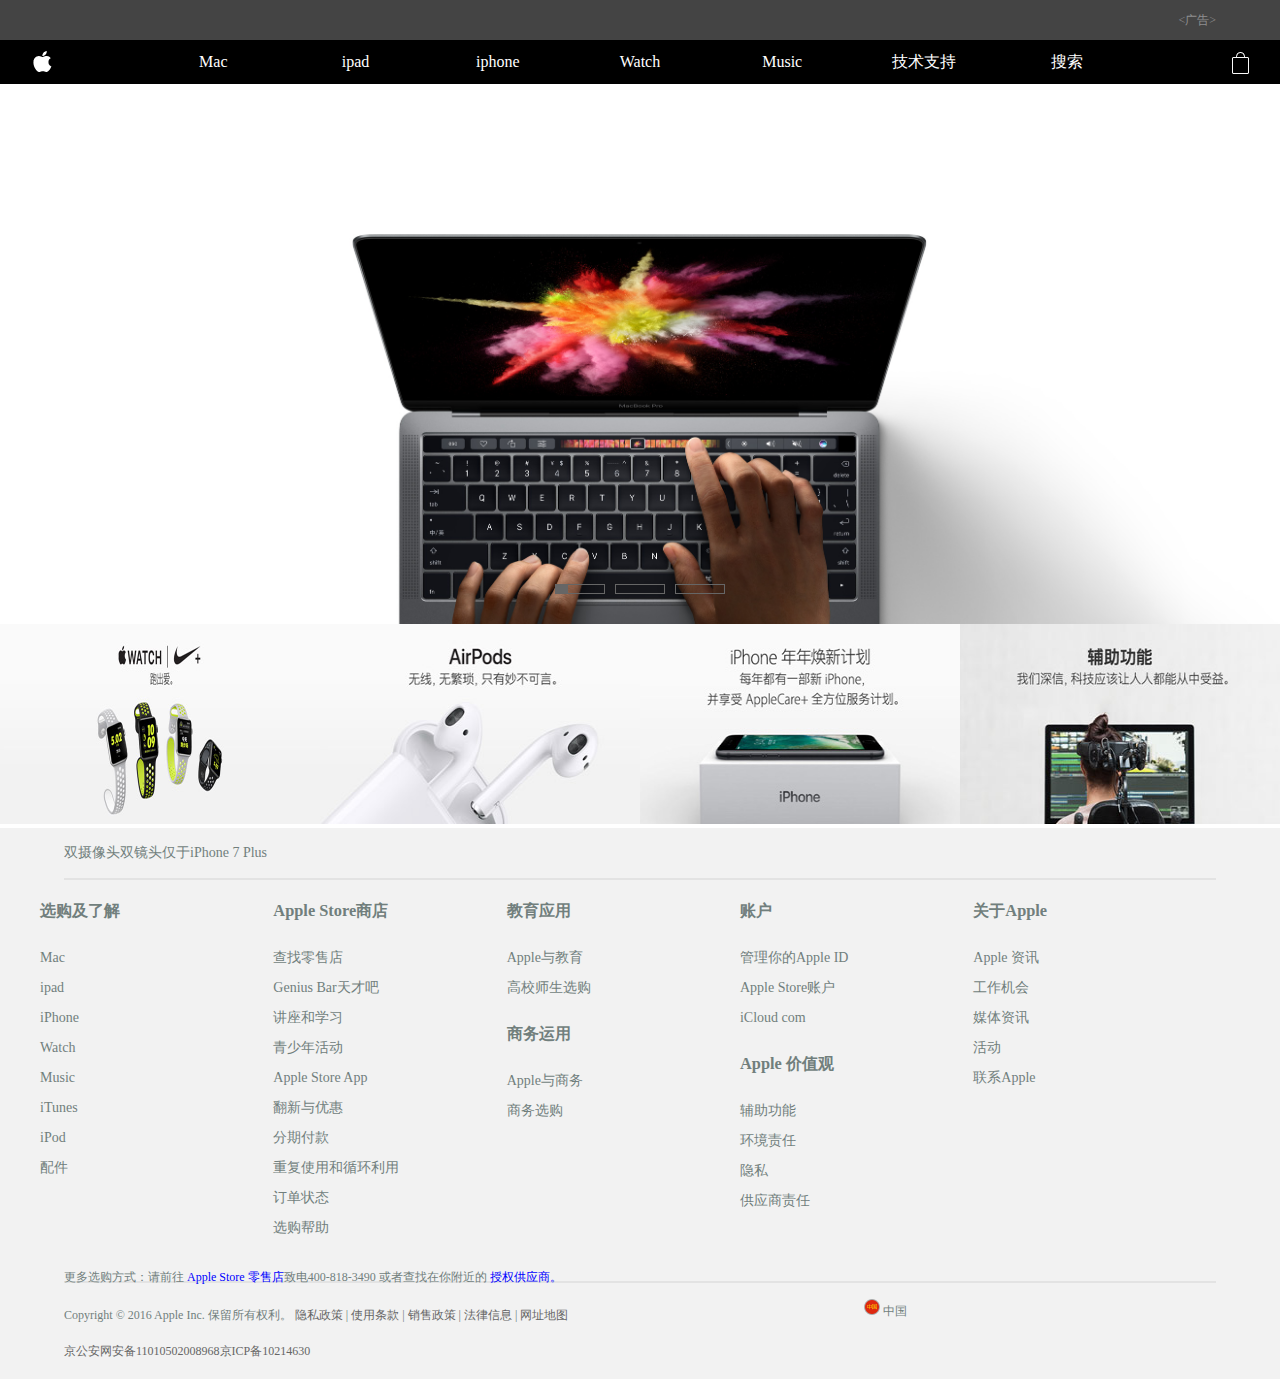
==== commit af132cd9: "apple over" ====
--- a/index.html
+++ b/index.html
@@ -1,57 +1,351 @@
-<!DOCTYPE html>
-<html lang="en-us">
-  <head>
+<!doctype html>
+<html lang="en">
+<head>
     <meta charset="UTF-8">
-    <title>W1607-11.7 by lqzph</title>
-    <meta name="viewport" content="width=device-width, initial-scale=1">
-    <link rel="stylesheet" type="text/css" href="stylesheets/normalize.css" media="screen">
-    <link href='https://fonts.googleapis.com/css?family=Open+Sans:400,700' rel='stylesheet' type='text/css'>
-    <link rel="stylesheet" type="text/css" href="stylesheets/stylesheet.css" media="screen">
-    <link rel="stylesheet" type="text/css" href="stylesheets/github-light.css" media="screen">
-  </head>
-  <body>
-    <section class="page-header">
-      <h1 class="project-name">W1607-11.7</h1>
-      <h2 class="project-tagline"></h2>
-      <a href="https://github.com/lqzph/w1607-11.7" class="btn">View on GitHub</a>
-      <a href="https://github.com/lqzph/w1607-11.7/zipball/master" class="btn">Download .zip</a>
-      <a href="https://github.com/lqzph/w1607-11.7/tarball/master" class="btn">Download .tar.gz</a>
-    </section>
-
-    <section class="main-content">
-      <h3>
-<a id="welcome-to-github-pages" class="anchor" href="#welcome-to-github-pages" aria-hidden="true"><span aria-hidden="true" class="octicon octicon-link"></span></a>Welcome to GitHub Pages.</h3>
-
-<p>This automatic page generator is the easiest way to create beautiful pages for all of your projects. Author your page content here <a href="https://guides.github.com/features/mastering-markdown/">using GitHub Flavored Markdown</a>, select a template crafted by a designer, and publish. After your page is generated, you can check out the new <code>gh-pages</code> branch locally. If you’re using GitHub Desktop, simply sync your repository and you’ll see the new branch.</p>
-
-<h3>
-<a id="designer-templates" class="anchor" href="#designer-templates" aria-hidden="true"><span aria-hidden="true" class="octicon octicon-link"></span></a>Designer Templates</h3>
-
-<p>We’ve crafted some handsome templates for you to use. Go ahead and click 'Continue to layouts' to browse through them. You can easily go back to edit your page before publishing. After publishing your page, you can revisit the page generator and switch to another theme. Your Page content will be preserved.</p>
-
-<h3>
-<a id="creating-pages-manually" class="anchor" href="#creating-pages-manually" aria-hidden="true"><span aria-hidden="true" class="octicon octicon-link"></span></a>Creating pages manually</h3>
-
-<p>If you prefer to not use the automatic generator, push a branch named <code>gh-pages</code> to your repository to create a page manually. In addition to supporting regular HTML content, GitHub Pages support Jekyll, a simple, blog aware static site generator. Jekyll makes it easy to create site-wide headers and footers without having to copy them across every page. It also offers intelligent blog support and other advanced templating features.</p>
-
-<h3>
-<a id="authors-and-contributors" class="anchor" href="#authors-and-contributors" aria-hidden="true"><span aria-hidden="true" class="octicon octicon-link"></span></a>Authors and Contributors</h3>
-
-<p>You can @mention a GitHub username to generate a link to their profile. The resulting <code>&lt;a&gt;</code> element will link to the contributor’s GitHub Profile. For example: In 2007, Chris Wanstrath (<a href="https://github.com/defunkt" class="user-mention">@defunkt</a>), PJ Hyett (<a href="https://github.com/pjhyett" class="user-mention">@pjhyett</a>), and Tom Preston-Werner (<a href="https://github.com/mojombo" class="user-mention">@mojombo</a>) founded GitHub.</p>
-
-<h3>
-<a id="support-or-contact" class="anchor" href="#support-or-contact" aria-hidden="true"><span aria-hidden="true" class="octicon octicon-link"></span></a>Support or Contact</h3>
-
-<p>Having trouble with Pages? Check out our <a href="https://help.github.com/pages">documentation</a> or <a href="https://github.com/contact">contact support</a> and we’ll help you sort it out.</p>
-
-      <footer class="site-footer">
-        <span class="site-footer-owner"><a href="https://github.com/lqzph/w1607-11.7">W1607-11.7</a> is maintained by <a href="https://github.com/lqzph">lqzph</a>.</span>
-
-        <span class="site-footer-credits">This page was generated by <a href="https://pages.github.com">GitHub Pages</a> using the <a href="https://github.com/jasonlong/cayman-theme">Cayman theme</a> by <a href="https://twitter.com/jasonlong">Jason Long</a>.</span>
-      </footer>
-
-    </section>
-
-  
-  </body>
-</html>
+    <title>Document</title>
+    <link rel="stylesheet" href="css/less.css">
+    <link rel="stylesheet" href="css/index.css">
+    <script src="jquery.js"></script>
+    <script src="index.js"></script>
+</head>
+<body>
+<div class="header">
+   <div class="head_right">
+      <span> &lt;广告&gt; </span>
+   </div>
+</div>
+<div class="nan">
+        <div class="container-fluid navv col-m-hide col-l-hide">
+            <div class="row">
+                <div class="col-s-12">
+                    <a href="#"class="col-m-hide nav_left"></a>
+                        <div class="son">
+                        <a href="">Mac</a>
+                        <a href="">iPad</a>
+                        <a href="">iPhone</a>
+                        <a href="">Watch</a>
+                        <a href="">Music</a>
+                        <a href="">技术与支持</a>
+                        <a href="">搜索 apple.com</a>
+                        </div>
+
+                </div>
+                <div class="col-s-12">
+                     <a href="#"class="col-m-hide nav_con "></a>
+                </div>
+                <div class="col-s-12">
+                    <a href="#"class="col-m-hide nav_right"></a>
+                </div>
+            </div>
+        </div>
+    <div class="container-fluid nav col-s-hide">
+        <div class="row">
+            <div class="col-s-hide col-m-4 col-l-4">
+                <a href=""class="col-m-4  col-s-hide nav_m"></a>
+            </div>
+            <div class="col-m-4 col-l-4">
+                <a href="" class="col-s-hide col-m-4">Mac</a>
+            </div>
+            <div class="col-m-4 col-l-4">
+                <a href="" class="col-s-hide col-m-4">ipad</a>
+            </div>
+            <div class="col-s-hide col-m-4 col-l-4">
+                <a href="" class="col-s-hide col-m-4"> iphone</a>
+            </div>
+            <div class="col-s-hide col-m-4 col-l-4">
+                <a href="" class="col-s-hide col-m-4">Watch</a>
+            </div>
+            <div class="col-s-hide col-m-4 col-l-4">
+                <a href="" class="col-s-hide col-m-4">Music</a>
+            </div>
+            <div class="col-s-hide col-m-4 col-l-4">
+                <a href="" class="col-s-hide col-m-4">技术支持</a>
+            </div>
+            <div class="col-s-hide col-m-4 col-l-4">
+                <a href="" class="col-s-hide col-m-4">搜索</a>
+            </div>
+            <div class="col-s-hide col-m-4 col-l-4">
+                <a href="" class="col-s-hide col-m-4 nav-l"></a>
+            </div>
+        </div>
+    </div>
+</div>
+
+<div class="banner">
+    <div class="ban">
+        <div><a href="" class="one list"></a></div>
+        <div><a href="" class="two list"></a></div>
+        <div><a href="" class="three list"></a></div>
+    </div>
+    <div class="btn">
+        <div class="btns_list">
+            <div class="progress"></div>
+        </div>
+        <div class="btns_list">
+            <div class="progress"></div>
+        </div>
+        <div class="btns_list">
+            <div class="progress"></div>
+        </div>
+    </div>
+    <div class="left">
+        <div class="leftbtn">&lt;</div>
+    </div>
+    <div class="right">
+        <div class="rightbtn">&gt;</div>
+    </div>
+
+</div>
+
+
+<div class="container-fluid content">
+    <div class="row">
+        <div class="col-s-36 col-m-18 col-l-9">
+            <img src="img/a1.jpg" alt="" style="height: 200px;width:100%">
+        </div>
+        <div class="col-s-36 col-m-18 col-l-9">
+            <img src="img/a2.jpg" alt=""style="height: 200px;width:100%">
+        </div>
+        <div class="col-s-36 col-m-18 col-l-9">
+            <img src="img/a3.jpg" alt=""style="height: 200px;width:100%">
+        </div>
+        <div class="col-s-36 col-m-18 col-l-9">
+            <img src="img/a4.jpg" alt=""style="height: 200px;width:100%">
+        </div>
+    </div>
+</div>
+<div class="foot">
+    <div class="foot_head">
+        双摄像头双镜头仅于iPhone 7 Plus
+    </div>
+    <div class="line"></div>
+<div class="container col-s-hide">
+    <div class="row">
+        <div class="col-m-7">
+            <ul>
+                <li>
+                    <h3>选购及了解</h3>
+                </li>
+                <li>Mac</li>
+                <li>ipad</li>
+                <li>iPhone</li>
+                <li>Watch</li>
+                <li>Music</li>
+                <li>iTunes</li>
+                <li>iPod</li>
+                <li>配件</li>
+            </ul>
+        </div>
+        <div class=" col-m-7">
+            <ul>
+                <li>
+                    <h3>Apple Store商店</h3>
+                </li>
+                <li>查找零售店</li>
+                <li>Genius Bar天才吧</li>
+                <li>讲座和学习</li>
+                <li>青少年活动</li>
+                <li>Apple Store App</li>
+                <li>翻新与优惠</li>
+                <li>分期付款</li>
+                <li>重复使用和循环利用</li>
+                <li>订单状态</li>
+                <li>选购帮助</li>
+            </ul>
+        </div>
+        <div class=" col-m-7">
+            <ul>
+                <li>
+                    <h3>教育应用</h3>
+                </li>
+                <li>Apple与教育</li>
+                <li>高校师生选购</li>
+                <li></li>
+                <li>
+                    <h3>
+                        商务运用
+                    </h3>
+                </li>
+                <li>Apple与商务</li>
+                <li>商务选购</li>
+            </ul>
+        </div>
+        <div class=" col-m-7">
+            <ul>
+                <li>
+                    <h3>账户</h3>
+                </li>
+                <li>管理你的Apple ID</li>
+                <li>Apple Store账户</li>
+                <li>iCloud com</li>
+                <li></li>
+                <li>
+                    <h3>Apple 价值观</h3>
+                </li>
+                <li>辅助功能</li>
+                <li>环境责任</li>
+                <li>隐私</li>
+                <li>供应商责任</li>
+            </ul>
+        </div>
+        <div class=" col-m-7">
+            <ul>
+                <li>
+                    <h3>关于Apple</h3>
+                </li>
+                <li>Apple 资讯</li>
+                <li>工作机会</li>
+                <li>媒体资讯</li>
+                <li>活动</li>
+                <li>联系Apple</li>
+
+            </ul>
+        </div>
+    </div>
+</div>
+    <div class="container-fluid col-m-hide col-l-hide foot_letter">
+        <div class="row">
+            <div class="col-s-36">
+                <ul>
+                    <li class="fl">
+                        <h3>选购及了解</h3>
+                        <ul>
+                            <li>Mac</li>
+                            <li>ipad</li>
+                            <li>iPhone</li>
+                            <li>Watch</li>
+                            <li>Music</li>
+                            <li>iTunes</li>
+                            <li>iPod</li>
+                            <li>配件</li>
+                        </ul>
+                    </li>
+                </ul>
+            </div>
+            <div class=" col-s-36">
+                <ul>
+                    <li  class="fl">
+                        <h3>Apple Store商店</h3>
+                        <ul>
+                            <li>查找零售店</li>
+                            <li>Genius Bar天才吧</li>
+                            <li>讲座和学习</li>
+                            <li>青少年活动</li>
+                            <li>Apple Store App</li>
+                            <li>翻新与优惠</li>
+                            <li>分期付款</li>
+                            <li>重复使用和循环利用</li>
+                            <li>订单状态</li>
+                            <li>选购帮助</li>
+                        </ul>
+                    </li>
+                </ul>
+            </div>
+            <div class=" col-s-36">
+                <ul>
+                    <li  class="fl">
+                        <h3>教育应用</h3>
+                        <ul>
+                            <li>Apple与教育</li>
+                            <li>高校师生选购</li>
+                            <li></li>
+                        </ul>
+                    </li>
+                    <ul>
+
+                    </ul>
+
+                    </ul>
+                </div>
+                    <div class=" col-s-36">
+                   <ul>
+                    <li class="fl">
+                        <h3>
+                            商务运用
+                        </h3>
+                        <ul>
+                            <li>Apple与商务</li>
+                            <li>商务选购</li>
+                        </ul>
+                    </li>
+
+                </ul>
+            </div>
+            <div class=" col-s-36">
+                <ul>
+                    <li  class="fl">
+                        <h3>账户</h3>
+                        <ul>
+                            <li>管理你的Apple ID</li>
+                            <li>Apple Store账户</li>
+                            <li>iCloud com</li>
+                            <li></li>
+                        </ul>
+                    </li>
+
+                    </ul>
+                </div>
+                    <div class=" col-s-36">
+                   <ul>
+                    <li class="fl">
+                        <h3>Apple 价值观</h3>
+                        <ul>
+                            <li>辅助功能</li>
+                            <li>环境责任</li>
+                            <li>隐私</li>
+                            <li>供应商责任</li>
+
+                        </ul>
+                    </li>
+
+                </ul>
+            </div>
+            <div class=" col-s-36">
+                <ul>
+                    <li  class="fl">
+                        <h3>关于Apple</h3>
+                        <ul>
+                            <li>Apple 资讯</li>
+                            <li>工作机会</li>
+                            <li>媒体资讯</li>
+                            <li>活动</li>
+                            <li>联系Apple</li>
+                        </ul>
+                    </li>
+
+
+                </ul>
+            </div>
+        </div>
+    </div>
+    <div class="container footer">
+        <div class="row">
+        <p class="col-s-36 col-m-36 col-l-25">更多选购方式：请前往 <a href="">Apple Store 零售店</a>致电400-818-3490 或者查找在你附近的 <a href="">授权供应商。</a></p>
+    </div>
+    </div>
+    <div class="container foo">
+        <div class="row">
+            <p class="col-s-36 col-m-30 col-l-25">Copyright © 2016 Apple Inc. 保留所有权利。&nbsp<a href="">隐私政策</a> |
+                <a href="">使用条款</a> |
+                <a href="">销售政策</a> |
+                <a href="">法律信息</a> |
+                <a href="">网址地图</a></p>
+            <div class="col-s-36 col-m-6 col-l-9">
+         <span>
+             <img src="img/16.png" alt=""> 中国
+         </span>
+            </div>
+
+        </div>
+    </div>
+    <br>
+    <div class="last">
+          京公安网安备11010502008968京ICP备10214630
+    </div>
+    <br>
+</div>
+</body>
+<script>
+
+</script>
+</html>--- a/css/less.css
+++ b/css/less.css
@@ -0,0 +1,935 @@
+* {
+  box-sizing: border-box;
+}
+/*小屏的时候*/
+.container {
+  width: 600px;
+  margin: auto;
+}
+.container > .row {
+  width: 100%;
+}
+.container > .row:before,
+.container > .row:after {
+  content: "";
+  display: block;
+}
+.container > .row:after {
+  clear: both;
+}
+.container-fluid {
+  width: 100%;
+  margin: auto;
+}
+.container-fluid > .row {
+  width: 100%;
+}
+.container-fluid > .row:before,
+.container-fluid > .row:after {
+  content: "";
+  display: block;
+}
+.container-fluid > .row:after {
+  clear: both;
+}
+/*最小屏*/
+.container > .row > .col-s-1 {
+  float: left;
+  width: 2.77777778%;
+}
+.container-fluid > .row > .col-s-1 {
+  float: left;
+  width: 2.77777778%;
+}
+.container > .row > .col-s-2 {
+  float: left;
+  width: 5.55555556%;
+}
+.container-fluid > .row > .col-s-2 {
+  float: left;
+  width: 5.55555556%;
+}
+.container > .row > .col-s-3 {
+  float: left;
+  width: 8.33333333%;
+}
+.container-fluid > .row > .col-s-3 {
+  float: left;
+  width: 8.33333333%;
+}
+.container > .row > .col-s-4 {
+  float: left;
+  width: 11.11111111%;
+}
+.container-fluid > .row > .col-s-4 {
+  float: left;
+  width: 11.11111111%;
+}
+.container > .row > .col-s-5 {
+  float: left;
+  width: 13.88888889%;
+}
+.container-fluid > .row > .col-s-5 {
+  float: left;
+  width: 13.88888889%;
+}
+.container > .row > .col-s-6 {
+  float: left;
+  width: 16.66666667%;
+}
+.container-fluid > .row > .col-s-6 {
+  float: left;
+  width: 16.66666667%;
+}
+.container > .row > .col-s-7 {
+  float: left;
+  width: 19.44444444%;
+}
+.container-fluid > .row > .col-s-7 {
+  float: left;
+  width: 19.44444444%;
+}
+.container > .row > .col-s-8 {
+  float: left;
+  width: 22.22222222%;
+}
+.container-fluid > .row > .col-s-8 {
+  float: left;
+  width: 22.22222222%;
+}
+.container > .row > .col-s-9 {
+  float: left;
+  width: 25%;
+}
+.container-fluid > .row > .col-s-9 {
+  float: left;
+  width: 25%;
+}
+.container > .row > .col-s-10 {
+  float: left;
+  width: 27.77777778%;
+}
+.container-fluid > .row > .col-s-10 {
+  float: left;
+  width: 27.77777778%;
+}
+.container > .row > .col-s-11 {
+  float: left;
+  width: 30.55555556%;
+}
+.container-fluid > .row > .col-s-11 {
+  float: left;
+  width: 30.55555556%;
+}
+.container > .row > .col-s-12 {
+  float: left;
+  width: 33.33333333%;
+}
+.container-fluid > .row > .col-s-12 {
+  float: left;
+  width: 33.33333333%;
+}
+.container > .row > .col-s-13 {
+  float: left;
+  width: 36.11111111%;
+}
+.container-fluid > .row > .col-s-13 {
+  float: left;
+  width: 36.11111111%;
+}
+.container > .row > .col-s-14 {
+  float: left;
+  width: 38.88888889%;
+}
+.container-fluid > .row > .col-s-14 {
+  float: left;
+  width: 38.88888889%;
+}
+.container > .row > .col-s-15 {
+  float: left;
+  width: 41.66666667%;
+}
+.container-fluid > .row > .col-s-15 {
+  float: left;
+  width: 41.66666667%;
+}
+.container > .row > .col-s-16 {
+  float: left;
+  width: 44.44444444%;
+}
+.container-fluid > .row > .col-s-16 {
+  float: left;
+  width: 44.44444444%;
+}
+.container > .row > .col-s-17 {
+  float: left;
+  width: 47.22222222%;
+}
+.container-fluid > .row > .col-s-17 {
+  float: left;
+  width: 47.22222222%;
+}
+.container > .row > .col-s-18 {
+  float: left;
+  width: 50%;
+}
+.container-fluid > .row > .col-s-18 {
+  float: left;
+  width: 50%;
+}
+.container > .row > .col-s-19 {
+  float: left;
+  width: 52.77777778%;
+}
+.container-fluid > .row > .col-s-19 {
+  float: left;
+  width: 52.77777778%;
+}
+.container > .row > .col-s-20 {
+  float: left;
+  width: 55.55555556%;
+}
+.container-fluid > .row > .col-s-20 {
+  float: left;
+  width: 55.55555556%;
+}
+.container > .row > .col-s-21 {
+  float: left;
+  width: 58.33333333%;
+}
+.container-fluid > .row > .col-s-21 {
+  float: left;
+  width: 58.33333333%;
+}
+.container > .row > .col-s-22 {
+  float: left;
+  width: 61.11111111%;
+}
+.container-fluid > .row > .col-s-22 {
+  float: left;
+  width: 61.11111111%;
+}
+.container > .row > .col-s-23 {
+  float: left;
+  width: 63.88888889%;
+}
+.container-fluid > .row > .col-s-23 {
+  float: left;
+  width: 63.88888889%;
+}
+.container > .row > .col-s-24 {
+  float: left;
+  width: 66.66666667%;
+}
+.container-fluid > .row > .col-s-24 {
+  float: left;
+  width: 66.66666667%;
+}
+.container > .row > .col-s-25 {
+  float: left;
+  width: 69.44444444%;
+}
+.container-fluid > .row > .col-s-25 {
+  float: left;
+  width: 69.44444444%;
+}
+.container > .row > .col-s-26 {
+  float: left;
+  width: 72.22222222%;
+}
+.container-fluid > .row > .col-s-26 {
+  float: left;
+  width: 72.22222222%;
+}
+.container > .row > .col-s-27 {
+  float: left;
+  width: 75%;
+}
+.container-fluid > .row > .col-s-27 {
+  float: left;
+  width: 75%;
+}
+.container > .row > .col-s-28 {
+  float: left;
+  width: 77.77777778%;
+}
+.container-fluid > .row > .col-s-28 {
+  float: left;
+  width: 77.77777778%;
+}
+.container > .row > .col-s-29 {
+  float: left;
+  width: 80.55555556%;
+}
+.container-fluid > .row > .col-s-29 {
+  float: left;
+  width: 80.55555556%;
+}
+.container > .row > .col-s-30 {
+  float: left;
+  width: 83.33333333%;
+}
+.container-fluid > .row > .col-s-30 {
+  float: left;
+  width: 83.33333333%;
+}
+.container > .row > .col-s-31 {
+  float: left;
+  width: 86.11111111%;
+}
+.container-fluid > .row > .col-s-31 {
+  float: left;
+  width: 86.11111111%;
+}
+.container > .row > .col-s-32 {
+  float: left;
+  width: 88.88888889%;
+}
+.container-fluid > .row > .col-s-32 {
+  float: left;
+  width: 88.88888889%;
+}
+.container > .row > .col-s-33 {
+  float: left;
+  width: 91.66666667%;
+}
+.container-fluid > .row > .col-s-33 {
+  float: left;
+  width: 91.66666667%;
+}
+.container > .row > .col-s-34 {
+  float: left;
+  width: 94.44444444%;
+}
+.container-fluid > .row > .col-s-34 {
+  float: left;
+  width: 94.44444444%;
+}
+.container > .row > .col-s-35 {
+  float: left;
+  width: 97.22222222%;
+}
+.container-fluid > .row > .col-s-35 {
+  float: left;
+  width: 97.22222222%;
+}
+.container > .row > .col-s-36 {
+  float: left;
+  width: 100%;
+}
+.container-fluid > .row > .col-s-36 {
+  float: left;
+  width: 100%;
+}
+.col-s-hide {
+  display: none;
+}
+/*中屏*/
+@media screen and (min-width: 800px) {
+  .container {
+    width: 800px;
+    margin: auto;
+  }
+  .container > .row > .col-m-1 {
+    float: left;
+    width: 2.77777778%;
+  }
+  .container-fluid > .row > .col-m-1 {
+    float: left;
+    width: 2.77777778%;
+  }
+  .container > .row > .col-m-2 {
+    float: left;
+    width: 5.55555556%;
+  }
+  .container-fluid > .row > .col-m-2 {
+    float: left;
+    width: 5.55555556%;
+  }
+  .container > .row > .col-m-3 {
+    float: left;
+    width: 8.33333333%;
+  }
+  .container-fluid > .row > .col-m-3 {
+    float: left;
+    width: 8.33333333%;
+  }
+  .container > .row > .col-m-4 {
+    float: left;
+    width: 11.11111111%;
+  }
+  .container-fluid > .row > .col-m-4 {
+    float: left;
+    width: 11.11111111%;
+  }
+  .container > .row > .col-m-5 {
+    float: left;
+    width: 13.88888889%;
+  }
+  .container-fluid > .row > .col-m-5 {
+    float: left;
+    width: 13.88888889%;
+  }
+  .container > .row > .col-m-6 {
+    float: left;
+    width: 16.66666667%;
+  }
+  .container-fluid > .row > .col-m-6 {
+    float: left;
+    width: 16.66666667%;
+  }
+  .container > .row > .col-m-7 {
+    float: left;
+    width: 19.44444444%;
+  }
+  .container-fluid > .row > .col-m-7 {
+    float: left;
+    width: 19.44444444%;
+  }
+  .container > .row > .col-m-8 {
+    float: left;
+    width: 22.22222222%;
+  }
+  .container-fluid > .row > .col-m-8 {
+    float: left;
+    width: 22.22222222%;
+  }
+  .container > .row > .col-m-9 {
+    float: left;
+    width: 25%;
+  }
+  .container-fluid > .row > .col-m-9 {
+    float: left;
+    width: 25%;
+  }
+  .container > .row > .col-m-10 {
+    float: left;
+    width: 27.77777778%;
+  }
+  .container-fluid > .row > .col-m-10 {
+    float: left;
+    width: 27.77777778%;
+  }
+  .container > .row > .col-m-11 {
+    float: left;
+    width: 30.55555556%;
+  }
+  .container-fluid > .row > .col-m-11 {
+    float: left;
+    width: 30.55555556%;
+  }
+  .container > .row > .col-m-12 {
+    float: left;
+    width: 33.33333333%;
+  }
+  .container-fluid > .row > .col-m-12 {
+    float: left;
+    width: 33.33333333%;
+  }
+  .container > .row > .col-m-13 {
+    float: left;
+    width: 36.11111111%;
+  }
+  .container-fluid > .row > .col-m-13 {
+    float: left;
+    width: 36.11111111%;
+  }
+  .container > .row > .col-m-14 {
+    float: left;
+    width: 38.88888889%;
+  }
+  .container-fluid > .row > .col-m-14 {
+    float: left;
+    width: 38.88888889%;
+  }
+  .container > .row > .col-m-15 {
+    float: left;
+    width: 41.66666667%;
+  }
+  .container-fluid > .row > .col-m-15 {
+    float: left;
+    width: 41.66666667%;
+  }
+  .container > .row > .col-m-16 {
+    float: left;
+    width: 44.44444444%;
+  }
+  .container-fluid > .row > .col-m-16 {
+    float: left;
+    width: 44.44444444%;
+  }
+  .container > .row > .col-m-17 {
+    float: left;
+    width: 47.22222222%;
+  }
+  .container-fluid > .row > .col-m-17 {
+    float: left;
+    width: 47.22222222%;
+  }
+  .container > .row > .col-m-18 {
+    float: left;
+    width: 50%;
+  }
+  .container-fluid > .row > .col-m-18 {
+    float: left;
+    width: 50%;
+  }
+  .container > .row > .col-m-19 {
+    float: left;
+    width: 52.77777778%;
+  }
+  .container-fluid > .row > .col-m-19 {
+    float: left;
+    width: 52.77777778%;
+  }
+  .container > .row > .col-m-20 {
+    float: left;
+    width: 55.55555556%;
+  }
+  .container-fluid > .row > .col-m-20 {
+    float: left;
+    width: 55.55555556%;
+  }
+  .container > .row > .col-m-21 {
+    float: left;
+    width: 58.33333333%;
+  }
+  .container-fluid > .row > .col-m-21 {
+    float: left;
+    width: 58.33333333%;
+  }
+  .container > .row > .col-m-22 {
+    float: left;
+    width: 61.11111111%;
+  }
+  .container-fluid > .row > .col-m-22 {
+    float: left;
+    width: 61.11111111%;
+  }
+  .container > .row > .col-m-23 {
+    float: left;
+    width: 63.88888889%;
+  }
+  .container-fluid > .row > .col-m-23 {
+    float: left;
+    width: 63.88888889%;
+  }
+  .container > .row > .col-m-24 {
+    float: left;
+    width: 66.66666667%;
+  }
+  .container-fluid > .row > .col-m-24 {
+    float: left;
+    width: 66.66666667%;
+  }
+  .container > .row > .col-m-25 {
+    float: left;
+    width: 69.44444444%;
+  }
+  .container-fluid > .row > .col-m-25 {
+    float: left;
+    width: 69.44444444%;
+  }
+  .container > .row > .col-m-26 {
+    float: left;
+    width: 72.22222222%;
+  }
+  .container-fluid > .row > .col-m-26 {
+    float: left;
+    width: 72.22222222%;
+  }
+  .container > .row > .col-m-27 {
+    float: left;
+    width: 75%;
+  }
+  .container-fluid > .row > .col-m-27 {
+    float: left;
+    width: 75%;
+  }
+  .container > .row > .col-m-28 {
+    float: left;
+    width: 77.77777778%;
+  }
+  .container-fluid > .row > .col-m-28 {
+    float: left;
+    width: 77.77777778%;
+  }
+  .container > .row > .col-m-29 {
+    float: left;
+    width: 80.55555556%;
+  }
+  .container-fluid > .row > .col-m-29 {
+    float: left;
+    width: 80.55555556%;
+  }
+  .container > .row > .col-m-30 {
+    float: left;
+    width: 83.33333333%;
+  }
+  .container-fluid > .row > .col-m-30 {
+    float: left;
+    width: 83.33333333%;
+  }
+  .container > .row > .col-m-31 {
+    float: left;
+    width: 86.11111111%;
+  }
+  .container-fluid > .row > .col-m-31 {
+    float: left;
+    width: 86.11111111%;
+  }
+  .container > .row > .col-m-32 {
+    float: left;
+    width: 88.88888889%;
+  }
+  .container-fluid > .row > .col-m-32 {
+    float: left;
+    width: 88.88888889%;
+  }
+  .container > .row > .col-m-33 {
+    float: left;
+    width: 91.66666667%;
+  }
+  .container-fluid > .row > .col-m-33 {
+    float: left;
+    width: 91.66666667%;
+  }
+  .container > .row > .col-m-34 {
+    float: left;
+    width: 94.44444444%;
+  }
+  .container-fluid > .row > .col-m-34 {
+    float: left;
+    width: 94.44444444%;
+  }
+  .container > .row > .col-m-35 {
+    float: left;
+    width: 97.22222222%;
+  }
+  .container-fluid > .row > .col-m-35 {
+    float: left;
+    width: 97.22222222%;
+  }
+  .container > .row > .col-m-36 {
+    float: left;
+    width: 100%;
+  }
+  .container-fluid > .row > .col-m-36 {
+    float: left;
+    width: 100%;
+  }
+  .col-s-hide {
+    display: block;
+  }
+  .col-l-hide {
+    display: block;
+  }
+  .col-m-hide {
+    display: none;
+  }
+}
+/*大屏*/
+@media screen and (min-width: 1200px) {
+  .container {
+    width: 1200px;
+    margin: auto;
+  }
+  .container > .row > .col-l-1 {
+    float: left;
+    width: 2.77777778%;
+  }
+  .container-fluid > .row > .col-l-1 {
+    float: left;
+    width: 2.77777778%;
+  }
+  .container > .row > .col-l-2 {
+    float: left;
+    width: 5.55555556%;
+  }
+  .container-fluid > .row > .col-l-2 {
+    float: left;
+    width: 5.55555556%;
+  }
+  .container > .row > .col-l-3 {
+    float: left;
+    width: 8.33333333%;
+  }
+  .container-fluid > .row > .col-l-3 {
+    float: left;
+    width: 8.33333333%;
+  }
+  .container > .row > .col-l-4 {
+    float: left;
+    width: 11.11111111%;
+  }
+  .container-fluid > .row > .col-l-4 {
+    float: left;
+    width: 11.11111111%;
+  }
+  .container > .row > .col-l-5 {
+    float: left;
+    width: 13.88888889%;
+  }
+  .container-fluid > .row > .col-l-5 {
+    float: left;
+    width: 13.88888889%;
+  }
+  .container > .row > .col-l-6 {
+    float: left;
+    width: 16.66666667%;
+  }
+  .container-fluid > .row > .col-l-6 {
+    float: left;
+    width: 16.66666667%;
+  }
+  .container > .row > .col-l-7 {
+    float: left;
+    width: 19.44444444%;
+  }
+  .container-fluid > .row > .col-l-7 {
+    float: left;
+    width: 19.44444444%;
+  }
+  .container > .row > .col-l-8 {
+    float: left;
+    width: 22.22222222%;
+  }
+  .container-fluid > .row > .col-l-8 {
+    float: left;
+    width: 22.22222222%;
+  }
+  .container > .row > .col-l-9 {
+    float: left;
+    width: 25%;
+  }
+  .container-fluid > .row > .col-l-9 {
+    float: left;
+    width: 25%;
+  }
+  .container > .row > .col-l-10 {
+    float: left;
+    width: 27.77777778%;
+  }
+  .container-fluid > .row > .col-l-10 {
+    float: left;
+    width: 27.77777778%;
+  }
+  .container > .row > .col-l-11 {
+    float: left;
+    width: 30.55555556%;
+  }
+  .container-fluid > .row > .col-l-11 {
+    float: left;
+    width: 30.55555556%;
+  }
+  .container > .row > .col-l-12 {
+    float: left;
+    width: 33.33333333%;
+  }
+  .container-fluid > .row > .col-l-12 {
+    float: left;
+    width: 33.33333333%;
+  }
+  .container > .row > .col-l-13 {
+    float: left;
+    width: 36.11111111%;
+  }
+  .container-fluid > .row > .col-l-13 {
+    float: left;
+    width: 36.11111111%;
+  }
+  .container > .row > .col-l-14 {
+    float: left;
+    width: 38.88888889%;
+  }
+  .container-fluid > .row > .col-l-14 {
+    float: left;
+    width: 38.88888889%;
+  }
+  .container > .row > .col-l-15 {
+    float: left;
+    width: 41.66666667%;
+  }
+  .container-fluid > .row > .col-l-15 {
+    float: left;
+    width: 41.66666667%;
+  }
+  .container > .row > .col-l-16 {
+    float: left;
+    width: 44.44444444%;
+  }
+  .container-fluid > .row > .col-l-16 {
+    float: left;
+    width: 44.44444444%;
+  }
+  .container > .row > .col-l-17 {
+    float: left;
+    width: 47.22222222%;
+  }
+  .container-fluid > .row > .col-l-17 {
+    float: left;
+    width: 47.22222222%;
+  }
+  .container > .row > .col-l-18 {
+    float: left;
+    width: 50%;
+  }
+  .container-fluid > .row > .col-l-18 {
+    float: left;
+    width: 50%;
+  }
+  .container > .row > .col-l-19 {
+    float: left;
+    width: 52.77777778%;
+  }
+  .container-fluid > .row > .col-l-19 {
+    float: left;
+    width: 52.77777778%;
+  }
+  .container > .row > .col-l-20 {
+    float: left;
+    width: 55.55555556%;
+  }
+  .container-fluid > .row > .col-l-20 {
+    float: left;
+    width: 55.55555556%;
+  }
+  .container > .row > .col-l-21 {
+    float: left;
+    width: 58.33333333%;
+  }
+  .container-fluid > .row > .col-l-21 {
+    float: left;
+    width: 58.33333333%;
+  }
+  .container > .row > .col-l-22 {
+    float: left;
+    width: 61.11111111%;
+  }
+  .container-fluid > .row > .col-l-22 {
+    float: left;
+    width: 61.11111111%;
+  }
+  .container > .row > .col-l-23 {
+    float: left;
+    width: 63.88888889%;
+  }
+  .container-fluid > .row > .col-l-23 {
+    float: left;
+    width: 63.88888889%;
+  }
+  .container > .row > .col-l-24 {
+    float: left;
+    width: 66.66666667%;
+  }
+  .container-fluid > .row > .col-l-24 {
+    float: left;
+    width: 66.66666667%;
+  }
+  .container > .row > .col-l-25 {
+    float: left;
+    width: 69.44444444%;
+  }
+  .container-fluid > .row > .col-l-25 {
+    float: left;
+    width: 69.44444444%;
+  }
+  .container > .row > .col-l-26 {
+    float: left;
+    width: 72.22222222%;
+  }
+  .container-fluid > .row > .col-l-26 {
+    float: left;
+    width: 72.22222222%;
+  }
+  .container > .row > .col-l-27 {
+    float: left;
+    width: 75%;
+  }
+  .container-fluid > .row > .col-l-27 {
+    float: left;
+    width: 75%;
+  }
+  .container > .row > .col-l-28 {
+    float: left;
+    width: 77.77777778%;
+  }
+  .container-fluid > .row > .col-l-28 {
+    float: left;
+    width: 77.77777778%;
+  }
+  .container > .row > .col-l-29 {
+    float: left;
+    width: 80.55555556%;
+  }
+  .container-fluid > .row > .col-l-29 {
+    float: left;
+    width: 80.55555556%;
+  }
+  .container > .row > .col-l-30 {
+    float: left;
+    width: 83.33333333%;
+  }
+  .container-fluid > .row > .col-l-30 {
+    float: left;
+    width: 83.33333333%;
+  }
+  .container > .row > .col-l-31 {
+    float: left;
+    width: 86.11111111%;
+  }
+  .container-fluid > .row > .col-l-31 {
+    float: left;
+    width: 86.11111111%;
+  }
+  .container > .row > .col-l-32 {
+    float: left;
+    width: 88.88888889%;
+  }
+  .container-fluid > .row > .col-l-32 {
+    float: left;
+    width: 88.88888889%;
+  }
+  .container > .row > .col-l-33 {
+    float: left;
+    width: 91.66666667%;
+  }
+  .container-fluid > .row > .col-l-33 {
+    float: left;
+    width: 91.66666667%;
+  }
+  .container > .row > .col-l-34 {
+    float: left;
+    width: 94.44444444%;
+  }
+  .container-fluid > .row > .col-l-34 {
+    float: left;
+    width: 94.44444444%;
+  }
+  .container > .row > .col-l-35 {
+    float: left;
+    width: 97.22222222%;
+  }
+  .container-fluid > .row > .col-l-35 {
+    float: left;
+    width: 97.22222222%;
+  }
+  .container > .row > .col-l-36 {
+    float: left;
+    width: 100%;
+  }
+  .container-fluid > .row > .col-l-36 {
+    float: left;
+    width: 100%;
+  }
+  .col-s-hide {
+    display: block;
+  }
+  .col-m-hide {
+    display: block;
+  }
+  .col-l-hide {
+    display: none;
+  }
+}
+/*清除浮动*/
--- a/css/index.css
+++ b/css/index.css
@@ -0,0 +1,406 @@
+body,ul,li{
+    padding:0;
+    margin: 0;
+    list-style: none;
+}
+a{
+    list-style: none;
+    text-decoration: none;
+    color: #fff;
+}
+
+
+.header{
+    width: 100%;
+    height: 40px;
+    background: #444;
+}
+.head_right{
+    width: 90%;
+    margin: auto;
+    line-height: 40px;
+}
+.head_right span{
+    display: block;
+    float: right;
+    color:#8F8F90;
+    font-size: 12px;
+}
+.nan{
+    background: #000;
+    width: 100%;
+    height: 44px;
+}
+
+
+.nav,.navv{
+    background: #000000;
+    height: 44px;
+}
+.navv .nav_left{
+    width: 50px;
+    height: 40px;
+    display: block;
+    position: relative;
+     background:url(../img/nav.png) no-repeat center;
+ }
+.nav_left:hover{
+    background:url(../img/nav3.png) no-repeat center;
+}
+.nav_con{
+    width: 100%;
+    height: 40px;
+    display: block;
+    background:url(../img/nav1.png) no-repeat center;
+}
+.nav_con:hover{
+    background:url(../img/nav4.png) no-repeat center;
+}
+.nav_right{
+    width: 50px;
+    height: 40px;
+    display: block;
+    float: right;
+    background:url(../img/nav2.png) no-repeat center;
+}
+.nav_right:hover{
+    background:url(../img/nav5.png) no-repeat center;
+}
+.nav .nav_m{
+    width: 80px;
+    height: 40px;
+    display: block;
+    background:url(../img/nav1.png) no-repeat center;
+}
+.col-m-4 .nav_m:hover{
+    background:url(../img/nav4.png) no-repeat center;
+}
+.nav .nav-l{
+    width: 80px;
+    height: 40px;
+    display: block;
+    float:right;
+    background:url(../img/nav2.png) no-repeat center;
+}
+.nav .nav-l:hover{
+    float:right;
+    background:url(../img/nav5.png) no-repeat center;
+}
+a[class*=col-s-hide]{
+    height: 44px;
+    text-align: center;
+    line-height: 44px;
+}
+a[class*=col-s-hide]:hover{
+    color:#919191;
+}
+.son{
+    background: #000;
+    position: absolute;
+    display: none;
+    z-index: 10000;
+}
+.son a{
+    display: block;
+    line-height: 44px;
+    width: 90%;
+    color: #EFEFEF;
+    margin: auto;
+    border-bottom: 1px solid #333;
+}
+.son a:first-child{
+    margin-top: 20px;
+}
+.son a:last-child{
+    border-bottom: 1px solid #C0C0C0;
+}
+.son a:hover{
+    color:#919191;
+}
+
+
+
+
+/*banner*/
+.banner{
+   height: 540px;
+   width: 100%;
+    overflow: hidden;
+    position: relative;
+}
+.ban{
+    width: 100%;
+    height: 100%;
+    position: relative;
+}
+.ban div{
+    width: 100%;
+    height: 100%;
+}
+.ban div a{
+    display: block;
+    width: 100%;
+    height: 100%;
+}
+.ban .one{
+  background:#fff url(../img/bg_s.jpg) center bottom no-repeat ;
+    background-size:contain;
+    position: absolute;
+    left:0;
+    top:0;
+}
+.ban .two{
+    background:#000 url(../img/bg3.jpg) center bottom no-repeat;
+    background-size: cover;
+    position: absolute;
+    left:100%;
+    top:0;
+}
+.ban .three{
+    background:#000 url(../img/bg2_s.jpg) center bottom no-repeat;
+    background-size: cover;
+    position: absolute;
+    left:100%;
+    top:0;
+}
+
+.btn{
+    width: 170px;
+    height: 10px;
+    position: absolute;left:0;
+    right:0;
+    bottom:30px;
+    margin: auto;
+    z-index: 999;
+}
+.btns_list{
+    width: 50px;
+    height: 100%;
+    float: left;
+    /*border-radius: 5px;*/
+    border: 1px solid #666;
+    margin-right: 10px;
+    z-index: 1000;
+}
+.btns_list:last-child{
+    margin: 0;
+}
+.progress{
+    width:0;
+    height: 100%;
+    background: #666;
+    z-index: 1000;
+}
+.left{
+    width: 25%;
+    height: 100%;
+    position: absolute;
+    left:0;
+    top: 0;
+    z-index: 999;
+    /*background: red;*/
+}
+.right{
+    width: 25%;
+    height: 100%;
+    position: absolute;
+    right:0;
+    top: 0;
+    z-index: 999;
+}
+.left .leftbtn{
+    width: 50px;
+    height: 50px;
+    border-radius: 50%;
+    background: #666;
+    text-align: center;
+    color:#919191;
+    line-height: 50px;
+    position: absolute;
+    left: 20px;
+    top: 0;
+    bottom: 0;
+    margin: auto;
+    opacity: 0;
+    z-index: 999;
+}
+.rightbtn{
+    width: 50px;
+    height: 50px;
+    border-radius: 50%;
+    background: #666;
+    text-align: center;
+    color:#919191;
+    line-height: 50px;
+    position: absolute;
+    right: 20px;
+    top: 0;
+    bottom: 0;
+    margin: auto;
+    opacity: 0;
+    transition: opacity 1s;
+    z-index: 999;
+}
+.right:hover>.rightbtn{
+    opacity: 1;
+}
+.left:hover>.leftbtn{
+    opacity: 1;
+}
+
+
+.content{
+    margin: auto;
+    text-align: center;
+}
+
+
+
+
+
+
+.foot{
+    width: 100%;
+    background: #F2F2F2;
+}
+.foot_head{
+    width: 90%;
+    margin: auto;
+    color:#717F7D;
+    font-size: 14px;
+    line-height: 50px;
+    border-bottom: 2px solid #E3E3E3;
+}
+
+.foot li{
+    color:#717F7D;
+    font-size: 14px;
+    line-height: 30px;
+}
+.foot li:hover{
+    color:#333;
+    text-decoration: underline;
+}
+.fl>ul{
+    display: none;
+}
+
+.foot_letter .row .col-s-36 li{
+    width: 90%;
+    margin-left: 5%;
+    margin: auto;line-height: 40px;
+    border-bottom: 1px solid #E3E3E3;
+}
+.footer{
+    width: 90%;
+    height:30px;
+    margin:auto;
+    color:#717F7D ;
+    /*border-bottom: 2px solid #E3E3E3;*/
+    font-size: 12px;
+}
+.footer p{
+    line-height:25px;
+}
+.foo{
+    width: 90%;
+    height:50px;
+    margin:auto;
+    color:#717F7D ;
+    margin-top: 20px;
+    font-size: 12px;
+}
+.foo p{
+    line-height: 20px;
+}
+.foo a{
+    color:#666;
+}
+.foo span img{
+    margin-top: 5px;
+}
+.footer a{
+    color:blue;
+}
+.last{
+    display: block;
+    width: 90%;
+    margin: auto;
+    color:#666;
+    height:50px;
+    line-height: 50px;
+    font-size: 12px;
+}
+
+
+
+@media screen and (min-width: 735px) {
+    .ban .one {
+        background: #fff url(../img/bg_m.jpg) center bottom no-repeat;
+        background-size: contain;
+    }
+
+    .ban .three {
+        background: #000 url(../img/bg2_m.jpg) center bottom no-repeat;
+        background-size: cover;
+    }
+    .foo p{line-height: 1px}
+    .foo span img{
+        margin-top: 5px;
+    }
+    .footer{
+        border-bottom: 2px solid #E3E3E3;
+        height: 30px;
+        margin-top: 10px;
+    }
+    .last{
+        margin-top: -10px;
+        height: 20px;
+        line-height: 20px;
+    }
+    .foo{
+        height: 30px;
+    }
+    .foo span img{
+        margin-top: -10px;
+    }
+}
+
+ @media screen and (min-width: 1075px){
+        .ban .one{
+            background:#fff url(../img/bg_l.jpg) center bottom no-repeat;
+            background-size: contain;
+        }
+       .ban .three{
+         background:#000 url(../img/bg2_l.jpg) center bottom no-repeat;
+         background-size:contain;
+      }
+       .foo p{line-height: 1px}
+       .foo span img{
+           margin-top: 5px;
+       }
+       .footer{
+           border-bottom: 2px solid #E3E3E3;
+           height: 30px;
+           margin-top: 10px;
+       }
+       .last{
+           margin-top: -10px;
+           height: 20px;
+           line-height: 20px;
+       }
+       .foo{
+           height: 30px;
+       }
+     .foo span img{
+         margin-top: -10px;
+     }
+
+
+
+    }
+
+
+
+
+
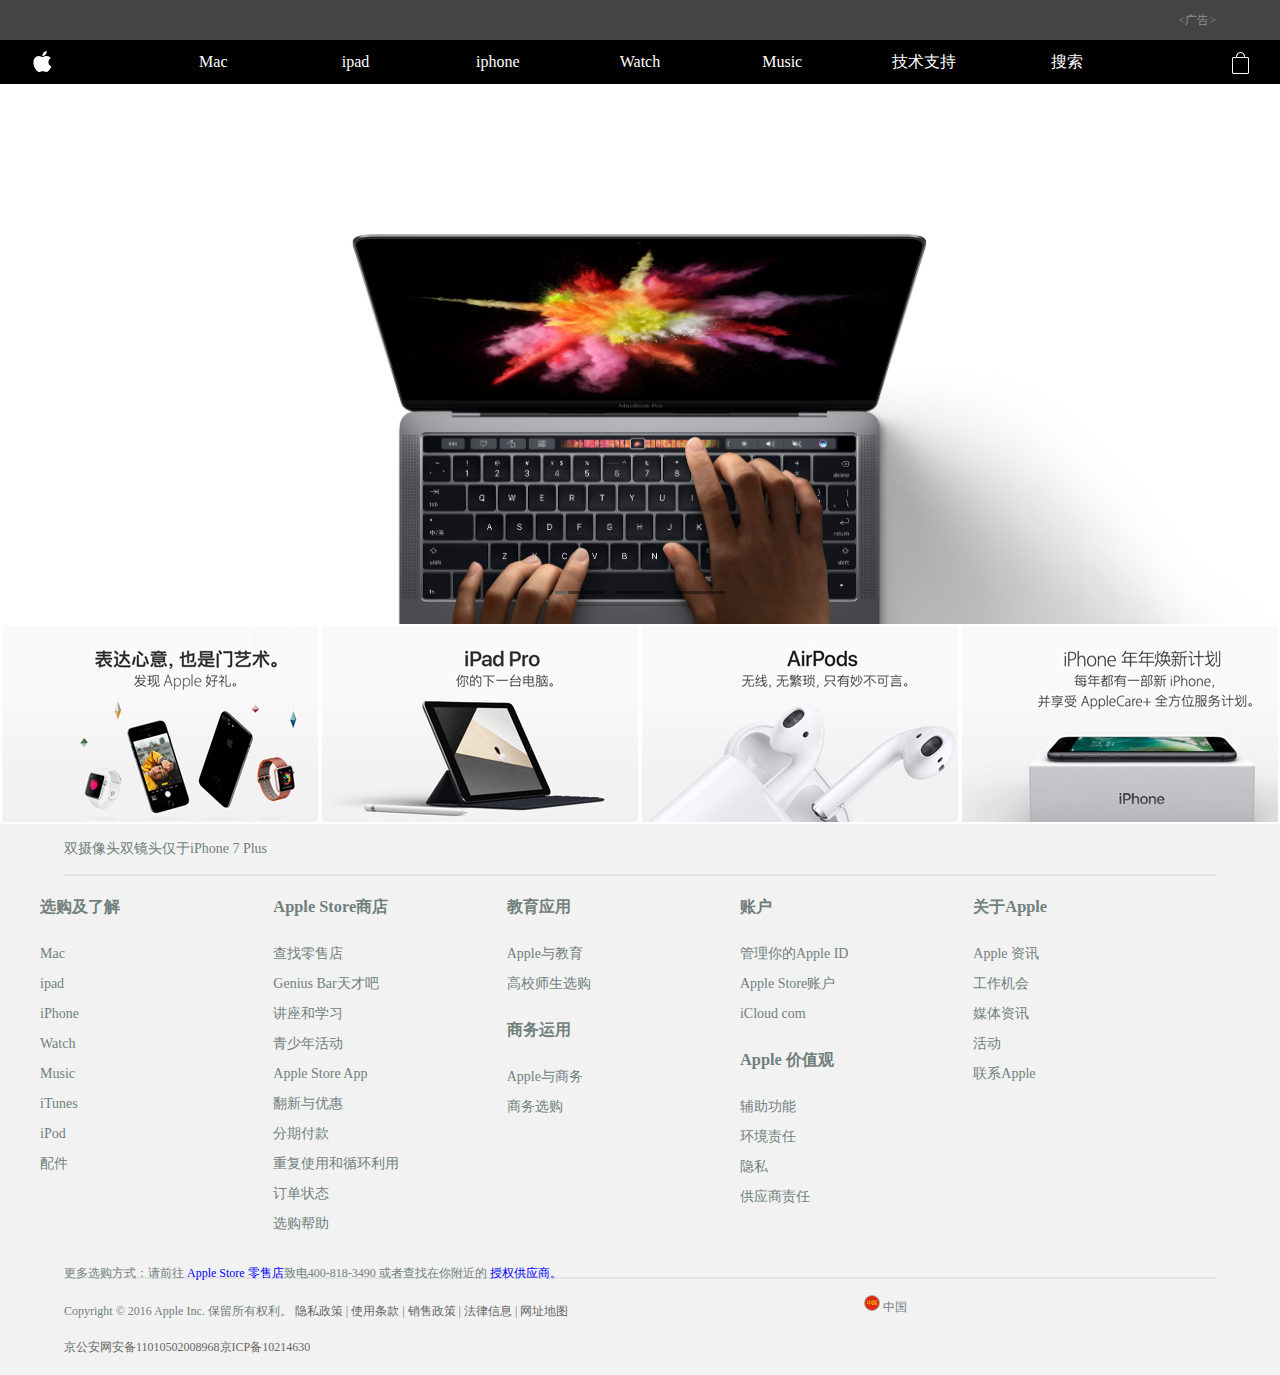
==== commit b6030616: "oo" ====
--- a/index.html
+++ b/index.html
@@ -100,17 +100,13 @@
 
 <div class="container-fluid content">
     <div class="row">
-        <div class="col-s-36 col-m-18 col-l-9">
-            <img src="img/a1.jpg" alt="" style="height: 200px;width:100%">
-        </div>
-        <div class="col-s-36 col-m-18 col-l-9">
-            <img src="img/a2.jpg" alt=""style="height: 200px;width:100%">
-        </div>
-        <div class="col-s-36 col-m-18 col-l-9">
-            <img src="img/a3.jpg" alt=""style="height: 200px;width:100%">
-        </div>
-        <div class="col-s-36 col-m-18 col-l-9">
-            <img src="img/a4.jpg" alt=""style="height: 200px;width:100%">
+        <div class="col-s-36 col-m-18 col-l-9 con_one">
+        </div>
+        <div class="col-s-36 col-m-18 col-l-9 con_two">
+        </div>
+        <div class="col-s-36 col-m-18 col-l-9 con_three">
+        </div>
+        <div class="col-s-36 col-m-18 col-l-9 con_four">
         </div>
     </div>
 </div>
@@ -209,6 +205,7 @@
                 <ul>
                     <li class="fl">
                         <h3>选购及了解</h3>
+                        <span>+</span>
                         <ul>
                             <li>Mac</li>
                             <li>ipad</li>
@@ -226,6 +223,7 @@
                 <ul>
                     <li  class="fl">
                         <h3>Apple Store商店</h3>
+                        <span>+</span>
                         <ul>
                             <li>查找零售店</li>
                             <li>Genius Bar天才吧</li>
@@ -245,6 +243,7 @@
                 <ul>
                     <li  class="fl">
                         <h3>教育应用</h3>
+                        <span>+</span>
                         <ul>
                             <li>Apple与教育</li>
                             <li>高校师生选购</li>
@@ -263,6 +262,7 @@
                         <h3>
                             商务运用
                         </h3>
+                        <span>+</span>
                         <ul>
                             <li>Apple与商务</li>
                             <li>商务选购</li>
@@ -275,6 +275,7 @@
                 <ul>
                     <li  class="fl">
                         <h3>账户</h3>
+                        <span>+</span>
                         <ul>
                             <li>管理你的Apple ID</li>
                             <li>Apple Store账户</li>
@@ -289,6 +290,7 @@
                    <ul>
                     <li class="fl">
                         <h3>Apple 价值观</h3>
+                        <span>+</span>
                         <ul>
                             <li>辅助功能</li>
                             <li>环境责任</li>
--- a/css/index.css
+++ b/css/index.css
@@ -166,7 +166,7 @@
 
 .btn{
     width: 170px;
-    height: 10px;
+    height:3px;
     position: absolute;left:0;
     right:0;
     bottom:30px;
@@ -178,9 +178,11 @@
     height: 100%;
     float: left;
     /*border-radius: 5px;*/
-    border: 1px solid #666;
+    /*border-: 1px solid #666;*/
     margin-right: 10px;
     z-index: 1000;
+    background-color: rgba(0,0,0,0.4);
+
 }
 .btns_list:last-child{
     margin: 0;
@@ -213,8 +215,10 @@
     height: 50px;
     border-radius: 50%;
     background: #666;
+    /*font-weight: bold;*/
+    font-size: 30px;
     text-align: center;
-    color:#919191;
+    color:#9F9F9F;
     line-height: 50px;
     position: absolute;
     left: 20px;
@@ -229,8 +233,10 @@
     height: 50px;
     border-radius: 50%;
     background: #666;
+    /*font-weight: bold;*/
+    font-size: 30px;
     text-align: center;
-    color:#919191;
+    color:#9F9F9F;
     line-height: 50px;
     position: absolute;
     right: 20px;
@@ -242,10 +248,10 @@
     z-index: 999;
 }
 .right:hover>.rightbtn{
-    opacity: 1;
+    opacity: 0.3;
 }
 .left:hover>.leftbtn{
-    opacity: 1;
+    opacity: 0.3;
 }
 
 
@@ -253,9 +259,37 @@
     margin: auto;
     text-align: center;
 }
-
-
-
+.content div[class*=col-l]{
+    height: 200px;
+}
+.con_one{
+    width: 200px;
+    height: 500px;
+    background-size: contain;
+    border:2px solid #fff ;
+    background: url(../img/a1.jpg) center;
+}
+.con_two{
+    width: 200px;
+    height: 500px;
+    background-size: contain;
+    border:2px solid #fff ;
+    background: url(../img/a2.jpg) center;
+}
+.con_three{
+    width: 200px;
+    height: 500px;
+    background-size: contain;
+    border:2px solid #fff ;
+    background: url(../img/a3.jpg) center;
+}
+.con_four{
+    width: 200px;
+    height: 500px;
+    background-size: contain;
+    border:2px solid #fff ;
+    background: url(../img/a4.jpg) center;
+}
 
 
 
@@ -277,13 +311,24 @@
     font-size: 14px;
     line-height: 30px;
 }
-.foot li:hover{
-    color:#333;
-    text-decoration: underline;
+
+.fl{
+    padding-right: 20px;
 }
 .fl>ul{
     display: none;
 }
+.fl h3{
+    display: inline-block;
+}
+.fl span{
+    float: right;
+    display: inline-block;
+}
+.fl ul li{
+    text-decoration: none;
+}
+
 
 .foot_letter .row .col-s-36 li{
     width: 90%;
@@ -339,11 +384,32 @@
         background: #fff url(../img/bg_m.jpg) center bottom no-repeat;
         background-size: contain;
     }
-
+    .ban .two{
+        background:#000 url(../img/bg3.jpg) center bottom no-repeat;
+        background-size: cover;
+        position: absolute;
+        left:100%;
+        top:0;
+    }
     .ban .three {
         background: #000 url(../img/bg2_m.jpg) center bottom no-repeat;
         background-size: cover;
     }
+
+    .con_one{
+        background: url(../img/b1.jpg);
+    }
+    .con_two{
+        background: url(../img/b2.jpg);
+    }
+    .con_three{
+        background: url(../img/b3.jpg);
+    }
+    .con_four{
+        background: url(../img/b4.jpg);
+    }
+
+
     .foo p{line-height: 1px}
     .foo span img{
         margin-top: 5px;
@@ -363,6 +429,10 @@
     }
     .foo span img{
         margin-top: -10px;
+    }
+    .foot li:hover{
+        color:#333;
+        text-decoration: underline;
     }
 }
 
@@ -371,11 +441,50 @@
             background:#fff url(../img/bg_l.jpg) center bottom no-repeat;
             background-size: contain;
         }
+     .ban .two{
+         background:#000 url(../img/bg3.jpg) center bottom no-repeat;
+         background-size: cover;
+         position: absolute;
+         left:100%;
+         top:0;
+     }
        .ban .three{
          background:#000 url(../img/bg2_l.jpg) center bottom no-repeat;
          background-size:contain;
       }
-       .foo p{line-height: 1px}
+
+     .content .con_one{
+         width: 200px;
+         height: 500px;
+         background-size: contain;
+         border:2px solid #fff ;
+         background: url(../img/c1.jpg) no-repeat;
+
+     }
+     .con_two{
+         width: 200px;
+         height: 500px;
+         background-size: contain;
+         border:2px solid #fff ;
+         background: url(../img/c2.jpg);
+     }
+     .con_three{
+         width: 200px;
+         height: 500px;
+         background-size: contain;
+         border:2px solid #fff ;
+         background: url(../img/c3.jpg);
+     }
+     .con_four{
+         width: 200px;
+         height: 500px;
+         background-size: contain;
+         border:2px solid #fff ;
+         background: url(../img/c4.jpg);
+     }
+
+
+     .foo p{line-height: 1px}
        .foo span img{
            margin-top: 5px;
        }
@@ -395,12 +504,16 @@
      .foo span img{
          margin-top: -10px;
      }
-
-
-
-    }
-
-
-
-
-
+     .foot li:hover{
+         color:#333;
+         text-decoration: underline;
+     }
+
+
+
+    }
+
+
+
+
+
